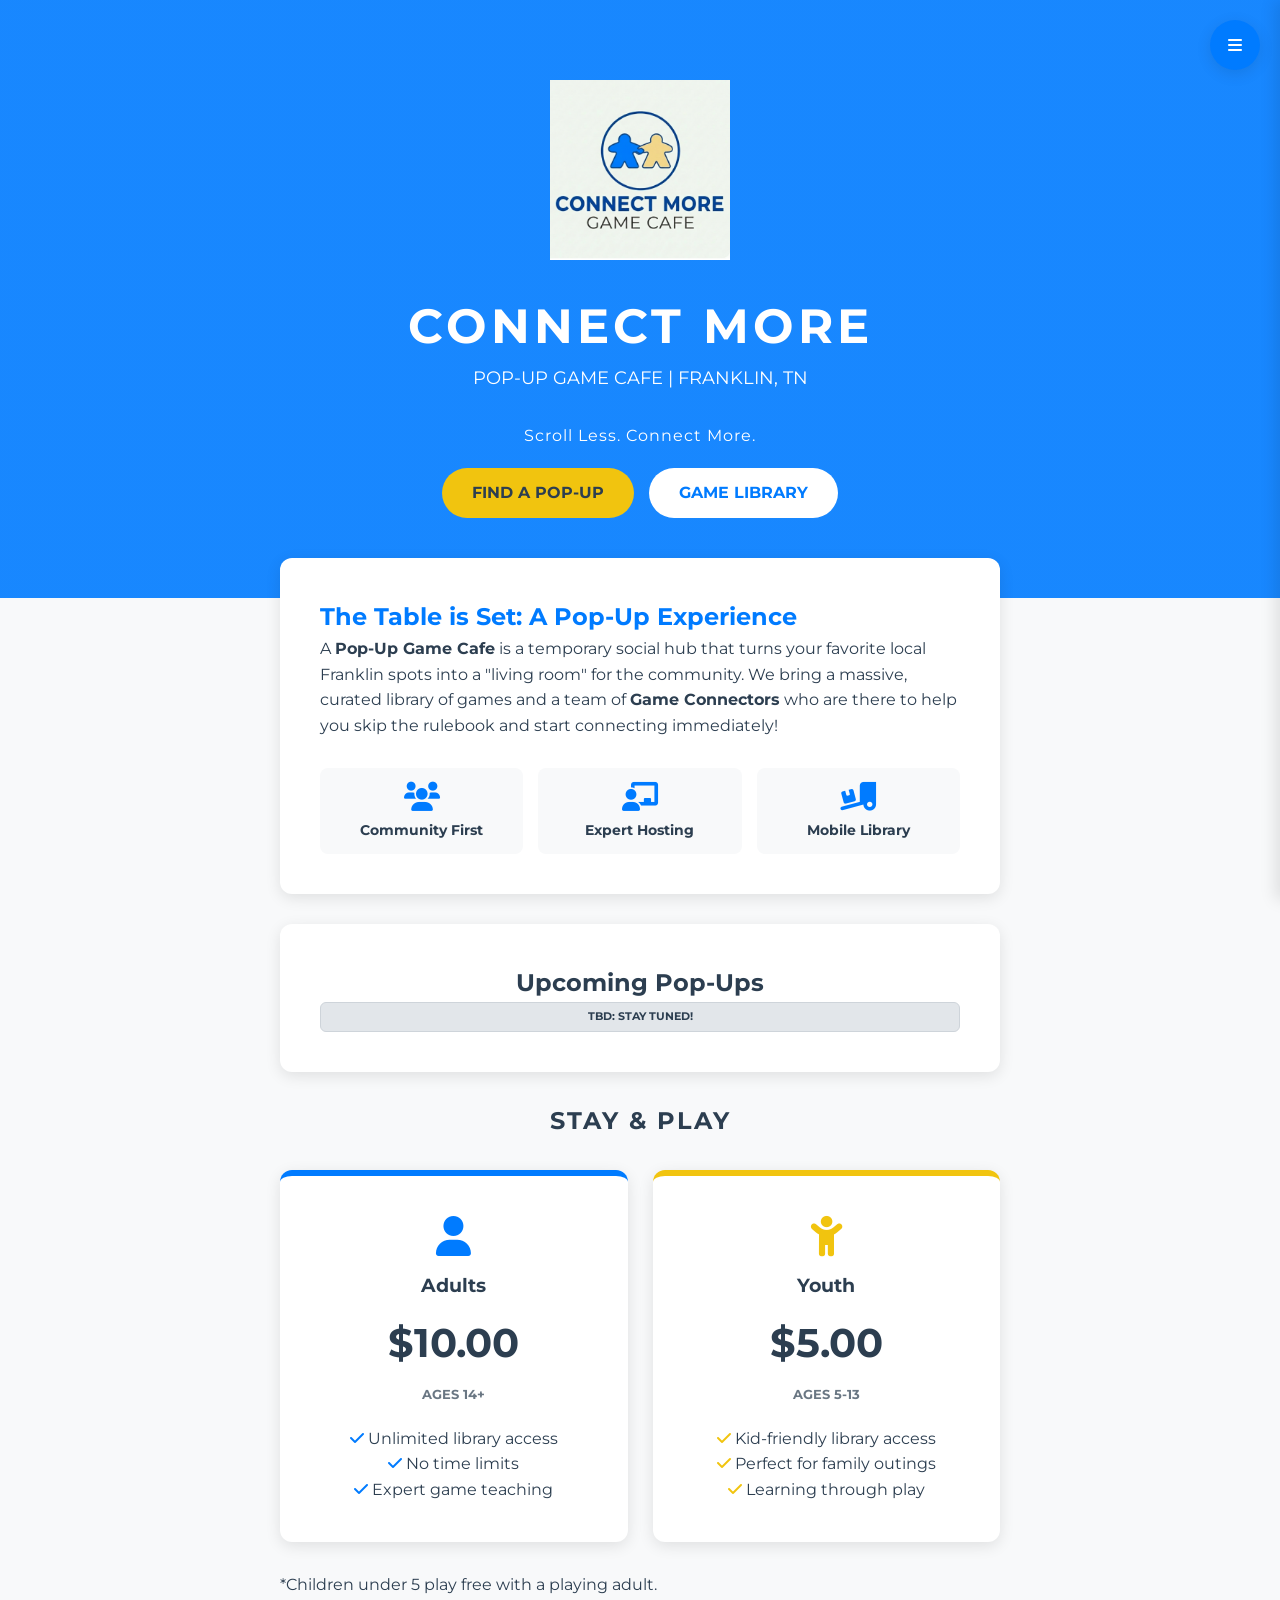
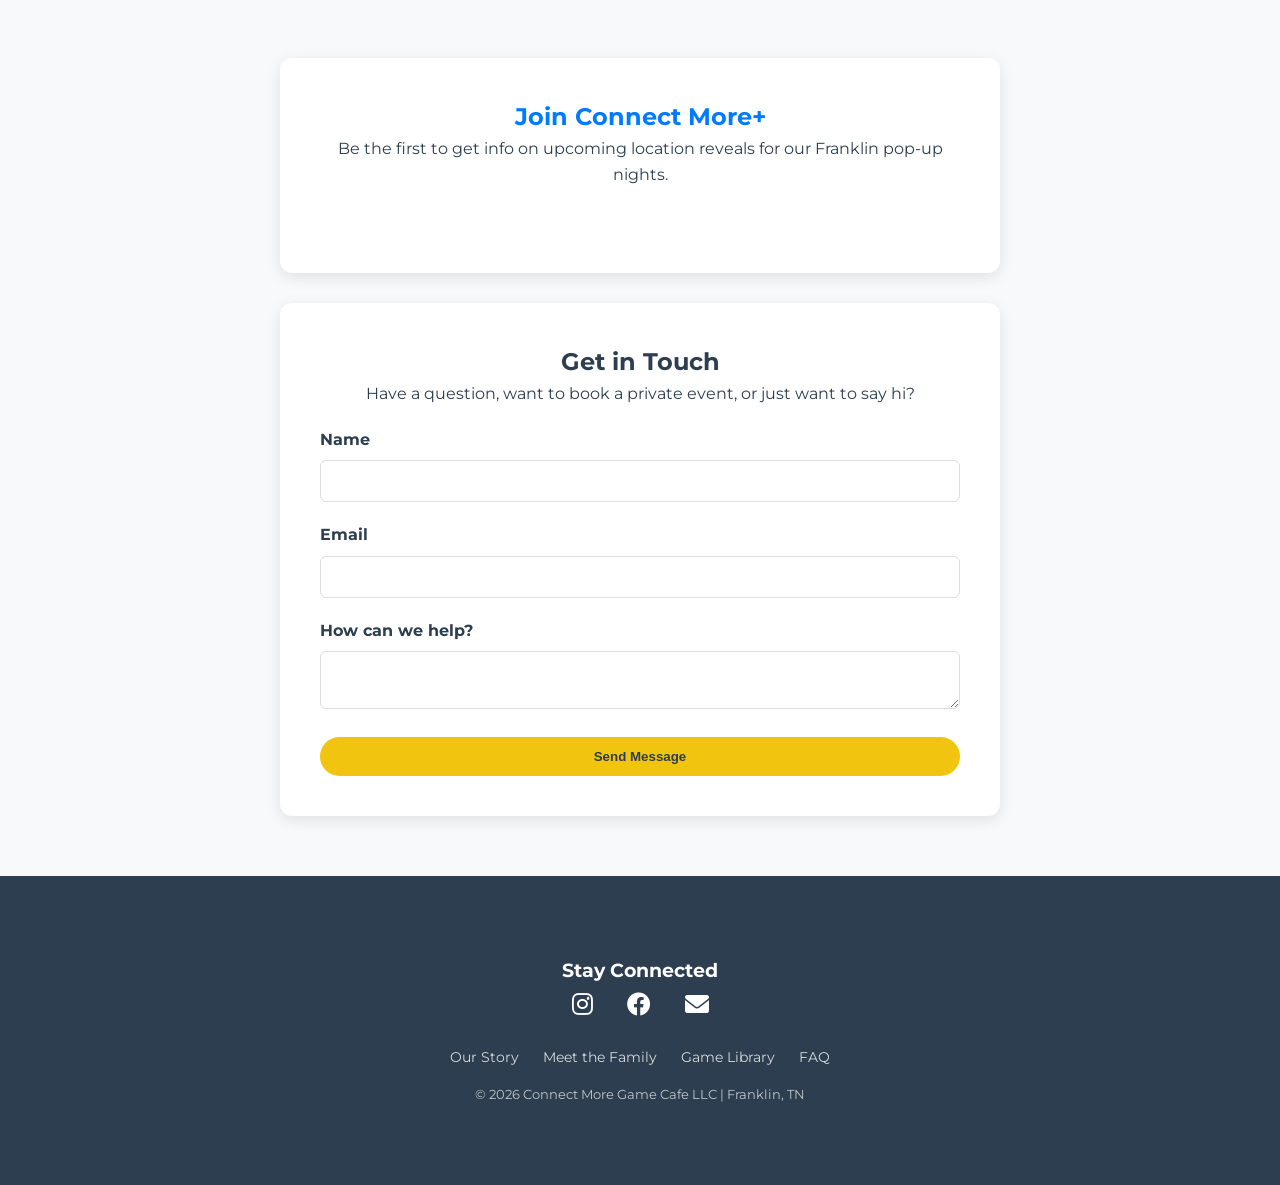
==== index.html @ b9e97e55 "Major game category and search updates" ====
<!DOCTYPE html>
<html lang="en">
<head>
    <meta charset="UTF-8">
    <meta name="viewport" content="width=device-width, initial-scale=1.0">
    <title>Connect More Game Cafe LLC | Franklin, TN</title>
    
    <meta name="description" content="Franklin's premier pop-up board game cafe. Join us for community, curated games, and expert hosting. Scroll less, connect more.">
    <meta property="og:title" content="Connect More Game Cafe | Franklin, TN">
    <meta property="og:description" content="Turning Franklin spots into community living rooms with 60+ board games.">
    <meta property="og:image" content="logo.png">
    <link rel="icon" type="image/x-icon" href="favicon.ico">

    <link href="https://fonts.googleapis.com/css2?family=Montserrat:wght@400;700&display=swap" rel="stylesheet">
    <link rel="stylesheet" href="https://cdnjs.cloudflare.com/ajax/libs/font-awesome/6.0.0/css/all.min.css">
    <link rel="stylesheet" href="style.css">

    <script>
      (function (s, e, n, d, er) {
        s['Sender'] = er;
        s[er] = s[er] || function () {
          (s[er].q = s[er].q || []).push(arguments)
        }, s[er].l = 1 * new Date();
        var a = e.createElement(n),
            m = e.getElementsByTagName(n)[0];
        a.async = 1;
        a.src = d;
        m.parentNode.insertBefore(a, m)
      })(window, document, 'script', 'https://cdn.sender.net/accounts_resources/universal.js', 'sender');
      sender('6c119623044886')
    </script>
</head>
<body>

<div class="menu-toggle" id="openMenu"><i class="fas fa-bars"></i></div>
<div class="menu-overlay" id="overlay"></div>

<nav class="nav-drawer" id="drawer">
    <div class="close-menu" id="closeMenu"><i class="fas fa-times"></i></div>
    <a href="index.html">Home</a>
    <a href="about.html">Our Story</a>
    <a href="owners.html">Meet the Family</a>
    <a href="game_menu.html">Game Library</a>
    <a href="faq.html">FAQ</a>
    <a href="#contact" id="contactLink">Contact Us</a>
</nav>

<header>
    <a href="index.html"><img class="piccenter" src="logo.png" alt="Connect More Logo"></a>
    <div class="hero-text">CONNECT MORE</div>
    <div class="tagline">POP-UP GAME CAFE | FRANKLIN, TN</div>
    <p style="letter-spacing: 1px; margin-bottom: 20px;">Scroll Less. Connect More.</p>
    
    <div class="nav-container">
        <a href="#schedule" class="btn">FIND A POP-UP</a>
        <a href="game_menu.html" class="btn btn-white">GAME LIBRARY</a>
    </div>
</header>

<div class="container">
    <div class="card intro-card">
        <h2 style="color: var(--diode-blue);">The Table is Set: A Pop-Up Experience</h2>
        <p class="intro-p">
            A <strong>Pop-Up Game Cafe</strong> is a temporary social hub that turns your favorite local Franklin spots into a "living room" for the community. 
            We bring a massive, curated library of games and a team of <strong>Game Connectors</strong> who are there to help you skip the rulebook and start connecting immediately!
        </p>
        
        <div class="features-grid">
            <div class="feature-item">
                <i class="fas fa-users"></i>
                <p>Community First</p>
            </div>
            <div class="feature-item">
                <i class="fas fa-chalkboard-user"></i>
                <p>Expert Hosting</p>
            </div>
            <div class="feature-item">
                <i class="fas fa-truck-ramp-box"></i>
                <p>Mobile Library</p>
            </div>
        </div>
    </div>

    <div id="schedule" class="card intro-card" style="text-align:center;">
        <h2>Upcoming Pop-Ups</h2>
        <div class="schedule-badge">TBD: Stay Tuned!</div>
    </div>

    <div id="pricing" style="margin-bottom: 60px;">
        <h2 class="section-title">STAY & PLAY</h2>
        <div class="pricing-container">
            <div class="card pricing-card adult-border">
                <i class="fas fa-user price-icon blue-text"></i>
                <h3 class="price-title">Adults</h3>
                <div class="price-amount">$10.00</div>
                <p class="price-subtitle">AGES 14+</p>
                <div class="price-features">
                    <p><i class="fas fa-check blue-text"></i> Unlimited library access</p>
                    <p><i class="fas fa-check blue-text"></i> No time limits</p>
                    <p><i class="fas fa-check blue-text"></i> Expert game teaching</p>
                </div>
            </div>

            <div class="card pricing-card yellow-border">
                <i class="fas fa-child price-icon yellow-text"></i>
                <h3 class="price-title">Youth</h3>
                <div class="price-amount">$5.00</div>
                <p class="price-subtitle">AGES 5-13</p>
                <div class="price-features">
                    <p><i class="fas fa-check yellow-text"></i> Kid-friendly library access</p>
                    <p><i class="fas fa-check yellow-text"></i> Perfect for family outings</p>
                    <p><i class="fas fa-check yellow-text"></i> Learning through play</p>
                </div>
            </div>
        </div>
        <p class="price-disclaimer">*Children under 5 play free with a playing adult.</p>
    </div>

    <div id="newsletter" class="card newsletter-card">
        <h2 style="color: var(--diode-blue);">Join Connect More+</h2>
        <p style="margin-bottom: 25px;">Be the first to get info on upcoming location reveals for our Franklin pop-up nights.</p>
        <div class="sender-form-field" data-sender-form-id="av26Z8"></div>
    </div>
    
    <div id="contact" class="card newsletter-card">
        <h2 style="text-align: center;">Get in Touch</h2>
        <p style="text-align: center; margin-bottom: 20px;">Have a question, want to book a private event, or just want to say hi?</p>
        
        <form id="contact-form" name="contact" method="POST" data-netlify="true" netlify-honeypot="bot-field" class="contact-form">
            <input type="hidden" name="form-name" value="contact">
            <p style="display:none;"><label><input name="bot-field"></label></p>
            
            <div id="form-fields">
                <div class="form-group">
                    <label for="name">Name</label>
                    <input type="text" id="name" name="name" required>
                </div>
                <div class="form-group">
                    <label for="email">Email</label>
                    <input type="email" id="email" name="email" required>
                </div>
                <div class="form-group">
                    <label for="message">How can we help?</label>
                    <textarea id="message" name="message" required></textarea>
                </div>
                <button type="submit" class="btn" style="width: 100%;">Send Message</button>
            </div>

            <div id="success-message" style="display:none; text-align:center; padding: 20px;">
                <i class="fas fa-check-circle" style="color: var(--diode-blue); font-size: 3rem; margin-bottom: 10px;"></i>
                <h3>Message Sent!</h3>
                <p>We'll get back to you faster than a game of 5-Minute Dungeon.</p>
            </div>
        </form>
    </div>
</div>

<footer class="footer">
    <h3>Stay Connected</h3>
    <div class="social-icons">
        <a href="https://instagram.com/connectmoregamecafe" target="_blank"><i class="fab fa-instagram"></i></a>
        <a href="https://www.facebook.com/profile.php?id=61582265409098" target="_blank"><i class="fab fa-facebook"></i></a>
        <a href="mailto:connect@connectmoregamecafe.com"><i class="fas fa-envelope"></i></a>
    </div>
    <div class="footer-nav">
        <a href="about.html">Our Story</a>
        <a href="owners.html">Meet the Family</a>
        <a href="game_menu.html">Game Library</a>
        <a href="faq.html">FAQ</a>
    </div>
    <p style="font-size: 0.8rem; opacity: 0.7; margin-top: 15px;">&copy; 2026 Connect More Game Cafe LLC | Franklin, TN</p>
</footer>

<script src="script.js"></script>
</body>
</html>
---- style.css ----
/* --- Variables & Reset --- */
:root {
    --diode-blue: #007bff;
    --yellow-jasper: #f1c40f;
    --black-cat: #2c3e50;
    --white-snow: #ffffff;
    --light-gray: #f8f9fa;
    --shadow: 0 4px 15px rgba(0,0,0,0.1);
}

* {
    margin: 0;
    padding: 0;
    box-sizing: border-box;
}

body {
    font-family: 'Montserrat', sans-serif;
    line-height: 1.6;
    color: var(--black-cat);
    background-color: var(--light-gray);
    overflow-x: hidden;
}

/* --- Navigation & Drawer --- */
.menu-toggle {
    position: fixed;
    top: 20px;
    right: 20px;
    background: var(--diode-blue);
    color: white;
    width: 50px;
    height: 50px;
    border-radius: 50%;
    display: flex;
    justify-content: center;
    align-items: center;
    cursor: pointer;
    z-index: 1000;
    box-shadow: var(--shadow);
}

.nav-drawer {
    position: fixed;
    top: 0;
    right: -300px;
    width: 300px;
    height: 100%;
    background: var(--white-snow);
    z-index: 1001;
    transition: 0.3s ease;
    padding: 60px 20px;
    display: flex;
    flex-direction: column;
    box-shadow: -5px 0 15px rgba(0,0,0,0.1);
}

.nav-drawer.open { right: 0; }
.nav-drawer a {
    text-decoration: none;
    color: var(--black-cat);
    font-weight: 700;
    font-size: 1.2rem;
    margin-bottom: 25px;
    transition: 0.2s;
}
.nav-drawer a:hover { color: var(--diode-blue); }

.close-menu {
    position: absolute;
    top: 20px;
    right: 20px;
    font-size: 1.5rem;
    cursor: pointer;
}

.menu-overlay {
    position: fixed;
    top: 0;
    left: 0;
    width: 100%;
    height: 100%;
    background: rgba(0,0,0,0.5);
    display: none;
    z-index: 999;
}
.menu-overlay.active { display: block; }

/* --- Header & Hero --- */
header {
    background: linear-gradient(rgba(0,123,255,0.9), rgba(0,123,255,0.9)), url('hero-bg.jpg') center/cover;
    color: white;
    padding: 80px 20px;
    text-align: center;
}

.piccenter {
    max-width: 180px;
    margin-bottom: 20px;
}

.hero-text {
    font-size: 3rem;
    font-weight: 700;
    letter-spacing: 4px;
}

.tagline {
    font-size: 1.1rem;
    margin-bottom: 30px;
}

.nav-container {
    display: flex;
    justify-content: center;
    gap: 15px;
    flex-wrap: wrap;
}

/* --- Layout Containers (Wide Margins) --- */
.container {
    max-width: 800px;
    margin: -40px auto 60px;
    padding: 0 40px;
    position: relative;
    z-index: 10;
}

/* --- General Cards & Sections --- */
.card {
    background: white;
    padding: 40px;
    border-radius: 12px;
    margin-bottom: 30px;
    box-shadow: var(--shadow);
}

/* --- Features Grid (Home Page - 3 in a Row) --- */
.features-grid {
    display: grid;
    grid-template-columns: repeat(3, 1fr);
    gap: 15px;
    margin-top: 30px;
}

.feature-item {
    text-align: center;
    padding: 15px 10px;
    background: var(--light-gray);
    border-radius: 8px;
    display: flex;
    flex-direction: column;
    align-items: center;
    justify-content: center;
}

.feature-item i {
    font-size: 1.8rem;
    color: var(--diode-blue);
    margin-bottom: 10px;
}

.feature-item p {
    font-size: 0.85rem;
    font-weight: 700;
    color: var(--black-cat);
    line-height: 1.2;
}

/* --- Pricing Section --- */
.section-title { text-align: center; margin-bottom: 30px; letter-spacing: 2px; }
.pricing-container {
    display: grid;
    grid-template-columns: repeat(auto-fit, minmax(280px, 1fr));
    gap: 25px;
}

.pricing-card { text-align: center; border-top: 6px solid; }
.adult-border { border-color: var(--diode-blue); }
.yellow-border { border-color: var(--yellow-jasper); }

.price-icon { font-size: 2.5rem; margin-bottom: 15px; }
.blue-text { color: var(--diode-blue); }
.yellow-text { color: var(--yellow-jasper); }

.price-amount { font-size: 2.5rem; font-weight: 700; margin: 10px 0; }
.price-subtitle { font-size: 0.8rem; font-weight: 700; opacity: 0.7; margin-bottom: 20px; }

/* --- Newsletter & Contact Centering --- */
.newsletter-card { text-align: center; }
.sender-form-field { 
    display: flex; 
    justify-content: center; 
    width: 100%; 
    margin: 20px auto; 
}

.contact-form { text-align: left; }
.form-group { margin-bottom: 20px; }
.form-group label { display: block; margin-bottom: 8px; font-weight: 700; }
.form-group input, .form-group textarea {
    width: 100%;
    padding: 12px;
    border: 1px solid #ddd;
    border-radius: 6px;
    font-family: inherit;
}

/* --- Profile Grid (Owners Page) --- */
.profile-grid {
    display: grid;
    grid-template-columns: repeat(auto-fit, minmax(300px, 1fr));
    gap: 30px;
    margin-bottom: 40px;
}

.profile-card {
    background: white;
    padding: 30px;
    border-radius: 12px;
    text-align: center;
    box-shadow: var(--shadow);
    border-top: 6px solid var(--diode-blue);
    display: flex;
    flex-direction: column;
    align-items: center;
}

.img-container {
    width: 180px;
    height: 180px;
    border-radius: 50%;
    overflow: hidden;
    margin-bottom: 20px;
    border: 4px solid var(--light-gray);
}

.img-container img { width: 100%; height: 100%; object-fit: cover; }

/* --- Buttons --- */
.btn {
    display: inline-block;
    padding: 12px 30px;
    background: var(--yellow-jasper);
    color: var(--black-cat);
    text-decoration: none;
    font-weight: 700;
    border-radius: 50px;
    transition: 0.3s;
    border: none;
    cursor: pointer;
    text-align: center;
}

.btn-white { background: white; color: var(--diode-blue); }
.btn-secondary { background: #e0e0e0; color: var(--black-cat); }

/* --- GAME LIBRARY SPECIFIC (Blue Bars & Borders) --- */
.search-section {
    background: white;
    padding: 40px;
    border-radius: 12px;
    margin-bottom: 40px;
    box-shadow: var(--shadow);
    border-bottom: 6px solid var(--diode-blue);
    text-align: center;
}

#gameSearch {
    width: 100%;
    max-width: 500px;
    padding: 15px;
    /* Changed from 2px to 4px and made the color slightly darker for definition */
    border: 4px solid #ddd; 
    border-radius: 12px;
    margin: 0 auto 25px;
    display: block;
    font-family: inherit;
    font-size: 1rem;
    transition: all 0.3s ease;
    outline: none;
}

#gameSearch:focus {
    /* When the user clicks in, it turns the signature Diode Blue */
    border-color: var(--diode-blue);
    box-shadow: 0 0 10px rgba(0, 123, 255, 0.1);
}

.filter-buttons {
    display: flex;
    flex-wrap: wrap;
    gap: 10px;
    justify-content: center;
}

.filter-btn {
    padding: 8px 18px;
    border: 1px solid #ddd;
    background: white;
    border-radius: 20px;
    cursor: pointer;
}

.filter-btn.active { background: var(--diode-blue); color: white; border-color: var(--diode-blue); }

.game-card {
    background: white;
    border-radius: 12px;
    overflow: hidden;
    margin-bottom: 20px;
    border: 2px solid var(--diode-blue);
    display: flex;
    flex-direction: column;
    box-shadow: 0 2px 10px rgba(0,0,0,0.05);
}

.game-info-bar {
    padding: 15px 25px;
    display: flex;
    gap: 10px;
    flex-wrap: wrap;
    background: white;
}

/* Badges for Games and Staff Roles */
.badge, .schedule-badge {
    font-size: 0.7rem;
    font-weight: 700;
    padding: 5px 12px;
    border-radius: 6px;
    background: #e2e6ea; /* Darker gray background */
    color: var(--black-cat);
    text-transform: uppercase;
    border: 1px solid #ced4da; /* Subtle border for pronunciation */
}

.game-header {
    background-color: var(--diode-blue);
    padding: 15px 25px;
    cursor: pointer;
}

.game-title-row {
    display: flex;
    justify-content: space-between;
    align-items: center;
    color: white;
}

.game-title-row h2 {
    font-size: 1.25rem;
    margin: 0;
    color: white;
}

.arrow { transition: transform 0.3s ease; color: white; }

.game-content {
    max-height: 0;
    overflow: hidden;
    transition: max-height 0.3s ease-out;
    padding: 0 25px;
    background: white;
}

.game-card.active .game-content {
    max-height: 800px;
    padding: 25px;
    border-top: 1px solid #eee;
}

.game-card.active .arrow { transform: rotate(180deg); }

/* --- Footer --- */
.footer {
    background: var(--black-cat);
    color: white;
    padding: 80px 20px;
    text-align: center;
}

.social-icons a { color: white; font-size: 1.5rem; margin: 0 15px; transition: 0.3s; }
.social-icons a:hover { color: var(--yellow-jasper); }
.footer-nav { margin-top: 20px; }
.footer-nav a { color: white; margin: 0 10px; text-decoration: none; font-size: 0.9rem; opacity: 0.8; }
.footer-nav a:hover { opacity: 1; text-decoration: underline; }

/* --- Responsive Media Queries --- */
@media (max-width: 600px) {
    .hero-text { font-size: 2rem; }
    .container { padding: 0 20px; margin-top: -20px; }
    .features-grid { grid-template-columns: 1fr; }
    .pricing-container, .profile-grid { grid-template-columns: 1fr; }
    .card { padding: 25px; }
}
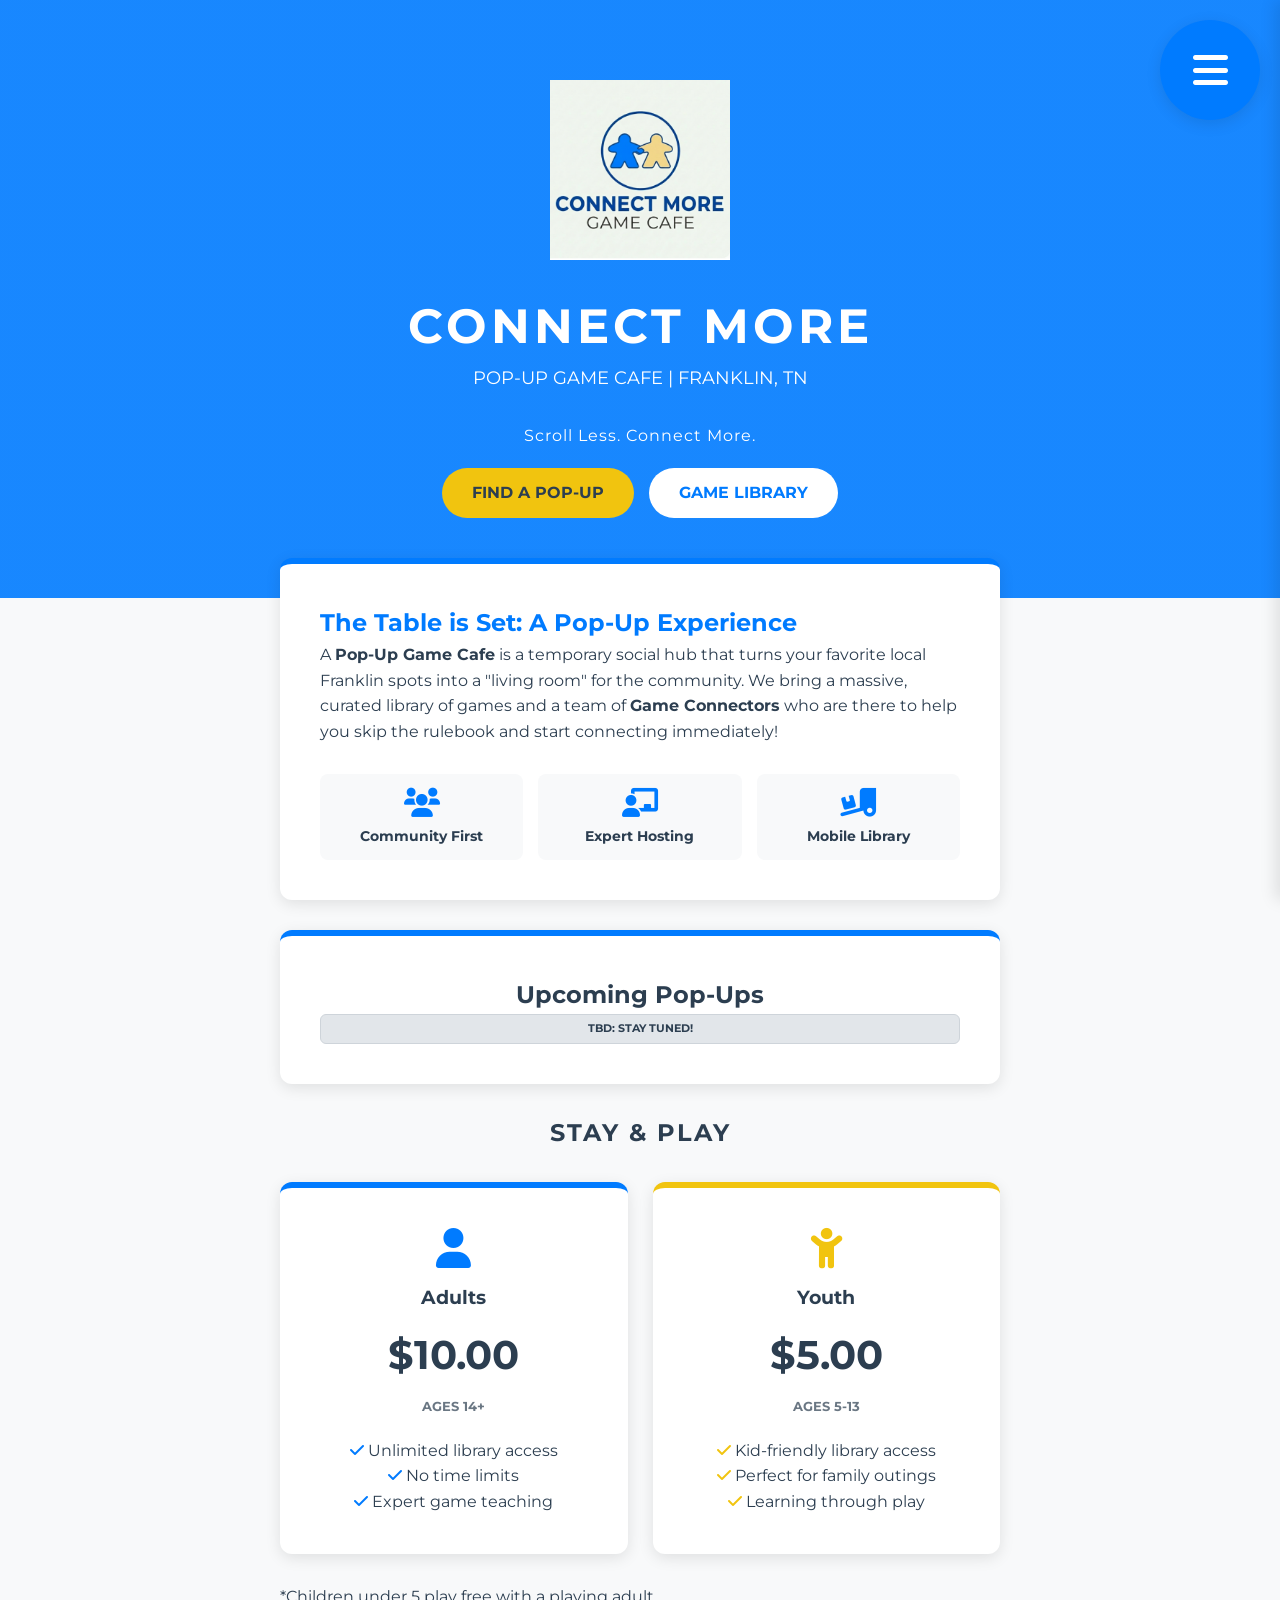
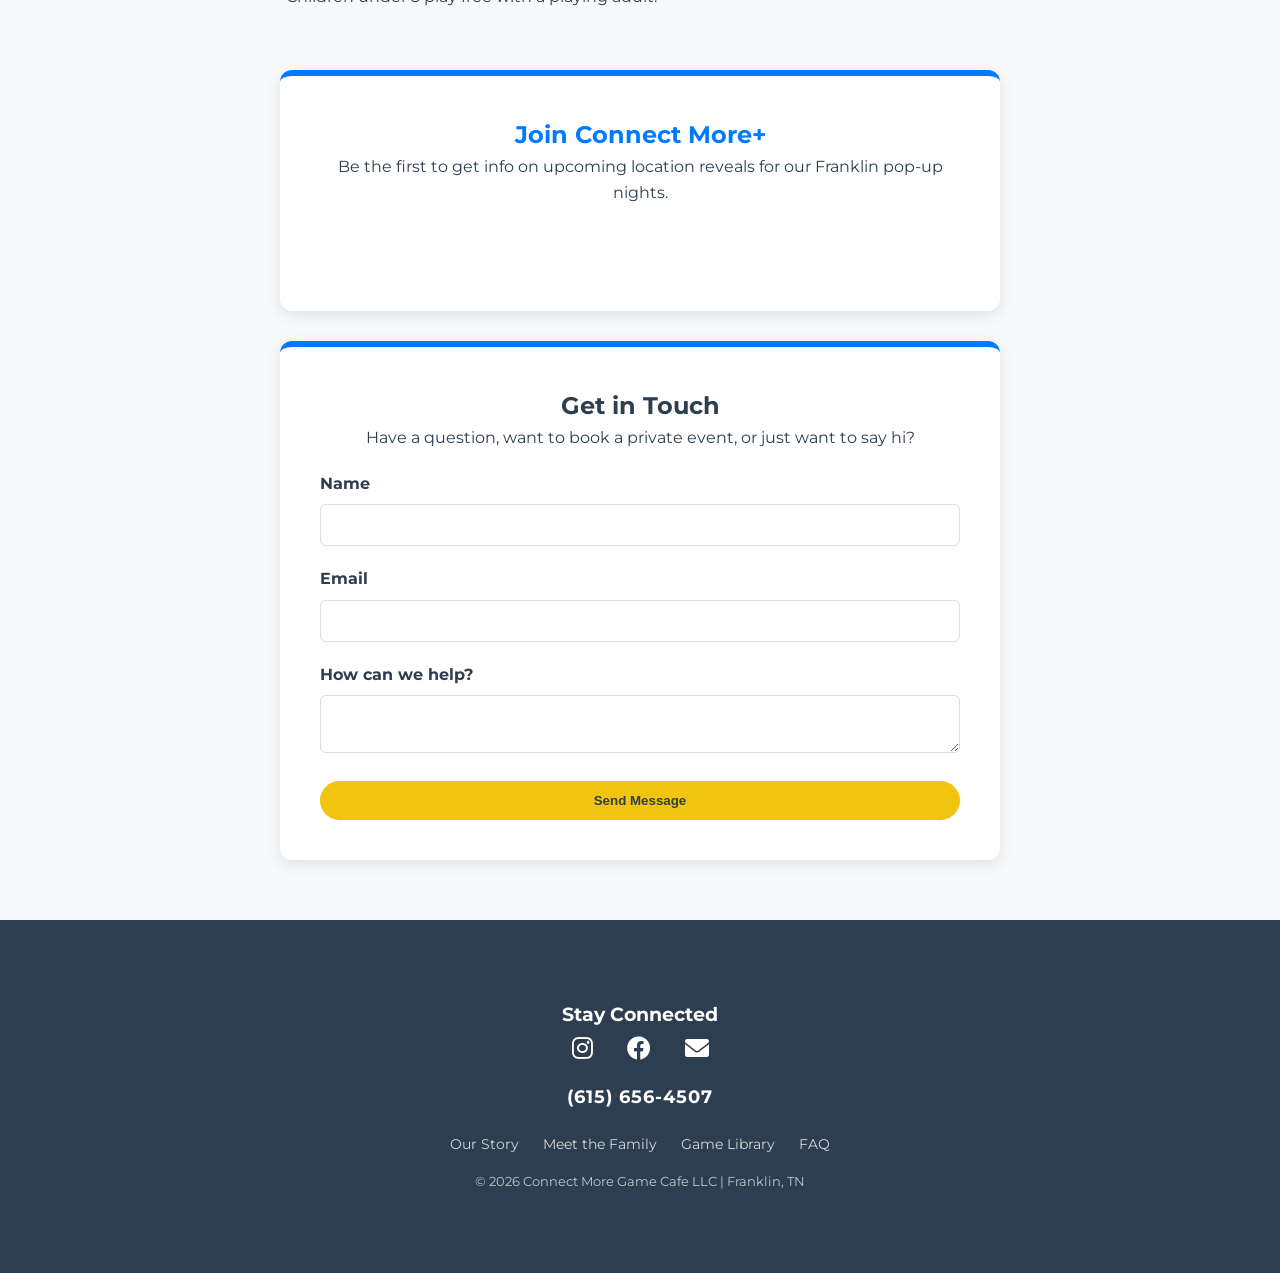
==== commit b4d0bdad: "Added phone number to footer" ====
--- a/index.html
+++ b/index.html
@@ -162,6 +162,11 @@
         <a href="https://www.facebook.com/profile.php?id=61582265409098" target="_blank"><i class="fab fa-facebook"></i></a>
         <a href="mailto:connect@connectmoregamecafe.com"><i class="fas fa-envelope"></i></a>
     </div>
+
+    <div class="footer-contact" style="margin-top: 15px;">
+        <a href="tel:6156564507" style="color: white; text-decoration: none; font-weight: 700; font-size: 1.1rem; letter-spacing: 1px;">(615) 656-4507</a>
+    </div>
+
     <div class="footer-nav">
         <a href="about.html">Our Story</a>
         <a href="owners.html">Meet the Family</a>
@@ -170,7 +175,6 @@
     </div>
     <p style="font-size: 0.8rem; opacity: 0.7; margin-top: 15px;">&copy; 2026 Connect More Game Cafe LLC | Franklin, TN</p>
 </footer>
-
 <script src="script.js"></script>
 </body>
 </html>
--- a/style.css
+++ b/style.css
@@ -29,8 +29,8 @@
     right: 20px;
     background: var(--diode-blue);
     color: white;
-    width: 50px;
-    height: 50px;
+    width: 100px;
+    height: 100px;
     border-radius: 50%;
     display: flex;
     justify-content: center;
@@ -38,6 +38,7 @@
     cursor: pointer;
     z-index: 1000;
     box-shadow: var(--shadow);
+    font-size: 2.5rem; /* Makes the hamburger lines bigger */
 }
 
 .nav-drawer {
@@ -70,7 +71,7 @@
     position: absolute;
     top: 20px;
     right: 20px;
-    font-size: 1.5rem;
+    font-size: 2.5rem; /* Makes the X bigger to match the menu button */
     cursor: pointer;
 }
 
@@ -117,7 +118,7 @@
     flex-wrap: wrap;
 }
 
-/* --- Layout Containers (Wide Margins) --- */
+/* --- Layout Containers --- */
 .container {
     max-width: 800px;
     margin: -40px auto 60px;
@@ -126,16 +127,19 @@
     z-index: 10;
 }
 
-/* --- General Cards & Sections --- */
+/* --- General Cards & Sections (Updated with Top Borders) --- */
 .card {
     background: white;
     padding: 40px;
     border-radius: 12px;
     margin-bottom: 30px;
     box-shadow: var(--shadow);
-}
-
-/* --- Features Grid (Home Page - 3 in a Row) --- */
+    border-top: 6px solid var(--diode-blue); /* Default top border for all boxes */
+    display: flex;
+    flex-direction: column;
+}
+
+/* --- Features Grid (Home Page) --- */
 .features-grid {
     display: grid;
     grid-template-columns: repeat(3, 1fr);
@@ -167,7 +171,7 @@
     line-height: 1.2;
 }
 
-/* --- Pricing Section --- */
+/* --- Pricing Section (Updated Border Classes) --- */
 .section-title { text-align: center; margin-bottom: 30px; letter-spacing: 2px; }
 .pricing-container {
     display: grid;
@@ -175,9 +179,9 @@
     gap: 25px;
 }
 
-.pricing-card { text-align: center; border-top: 6px solid; }
-.adult-border { border-color: var(--diode-blue); }
-.yellow-border { border-color: var(--yellow-jasper); }
+.pricing-card { text-align: center; }
+.adult-border { border-top-color: var(--diode-blue); }
+.yellow-border { border-top-color: var(--yellow-jasper); }
 
 .price-icon { font-size: 2.5rem; margin-bottom: 15px; }
 .blue-text { color: var(--diode-blue); }
@@ -186,7 +190,7 @@
 .price-amount { font-size: 2.5rem; font-weight: 700; margin: 10px 0; }
 .price-subtitle { font-size: 0.8rem; font-weight: 700; opacity: 0.7; margin-bottom: 20px; }
 
-/* --- Newsletter & Contact Centering --- */
+/* --- Newsletter & Contact --- */
 .newsletter-card { text-align: center; }
 .sender-form-field { 
     display: flex; 
@@ -255,13 +259,14 @@
 .btn-white { background: white; color: var(--diode-blue); }
 .btn-secondary { background: #e0e0e0; color: var(--black-cat); }
 
-/* --- GAME LIBRARY SPECIFIC (Blue Bars & Borders) --- */
+/* --- GAME LIBRARY SPECIFIC --- */
 .search-section {
     background: white;
     padding: 40px;
     border-radius: 12px;
     margin-bottom: 40px;
     box-shadow: var(--shadow);
+    border-top: 6px solid var(--diode-blue); /* Consistent with Home Page */
     border-bottom: 6px solid var(--diode-blue);
     text-align: center;
 }
@@ -270,7 +275,6 @@
     width: 100%;
     max-width: 500px;
     padding: 15px;
-    /* Changed from 2px to 4px and made the color slightly darker for definition */
     border: 4px solid #ddd; 
     border-radius: 12px;
     margin: 0 auto 25px;
@@ -282,7 +286,6 @@
 }
 
 #gameSearch:focus {
-    /* When the user clicks in, it turns the signature Diode Blue */
     border-color: var(--diode-blue);
     box-shadow: 0 0 10px rgba(0, 123, 255, 0.1);
 }
@@ -323,16 +326,15 @@
     background: white;
 }
 
-/* Badges for Games and Staff Roles */
 .badge, .schedule-badge {
     font-size: 0.7rem;
     font-weight: 700;
     padding: 5px 12px;
     border-radius: 6px;
-    background: #e2e6ea; /* Darker gray background */
+    background: #e2e6ea;
     color: var(--black-cat);
     text-transform: uppercase;
-    border: 1px solid #ced4da; /* Subtle border for pronunciation */
+    border: 1px solid #ced4da;
 }
 
 .game-header {
@@ -388,6 +390,7 @@
 
 /* --- Responsive Media Queries --- */
 @media (max-width: 600px) {
+    .menu-toggle { width: 70px; height: 70px; font-size: 1.8rem; }
     .hero-text { font-size: 2rem; }
     .container { padding: 0 20px; margin-top: -20px; }
     .features-grid { grid-template-columns: 1fr; }
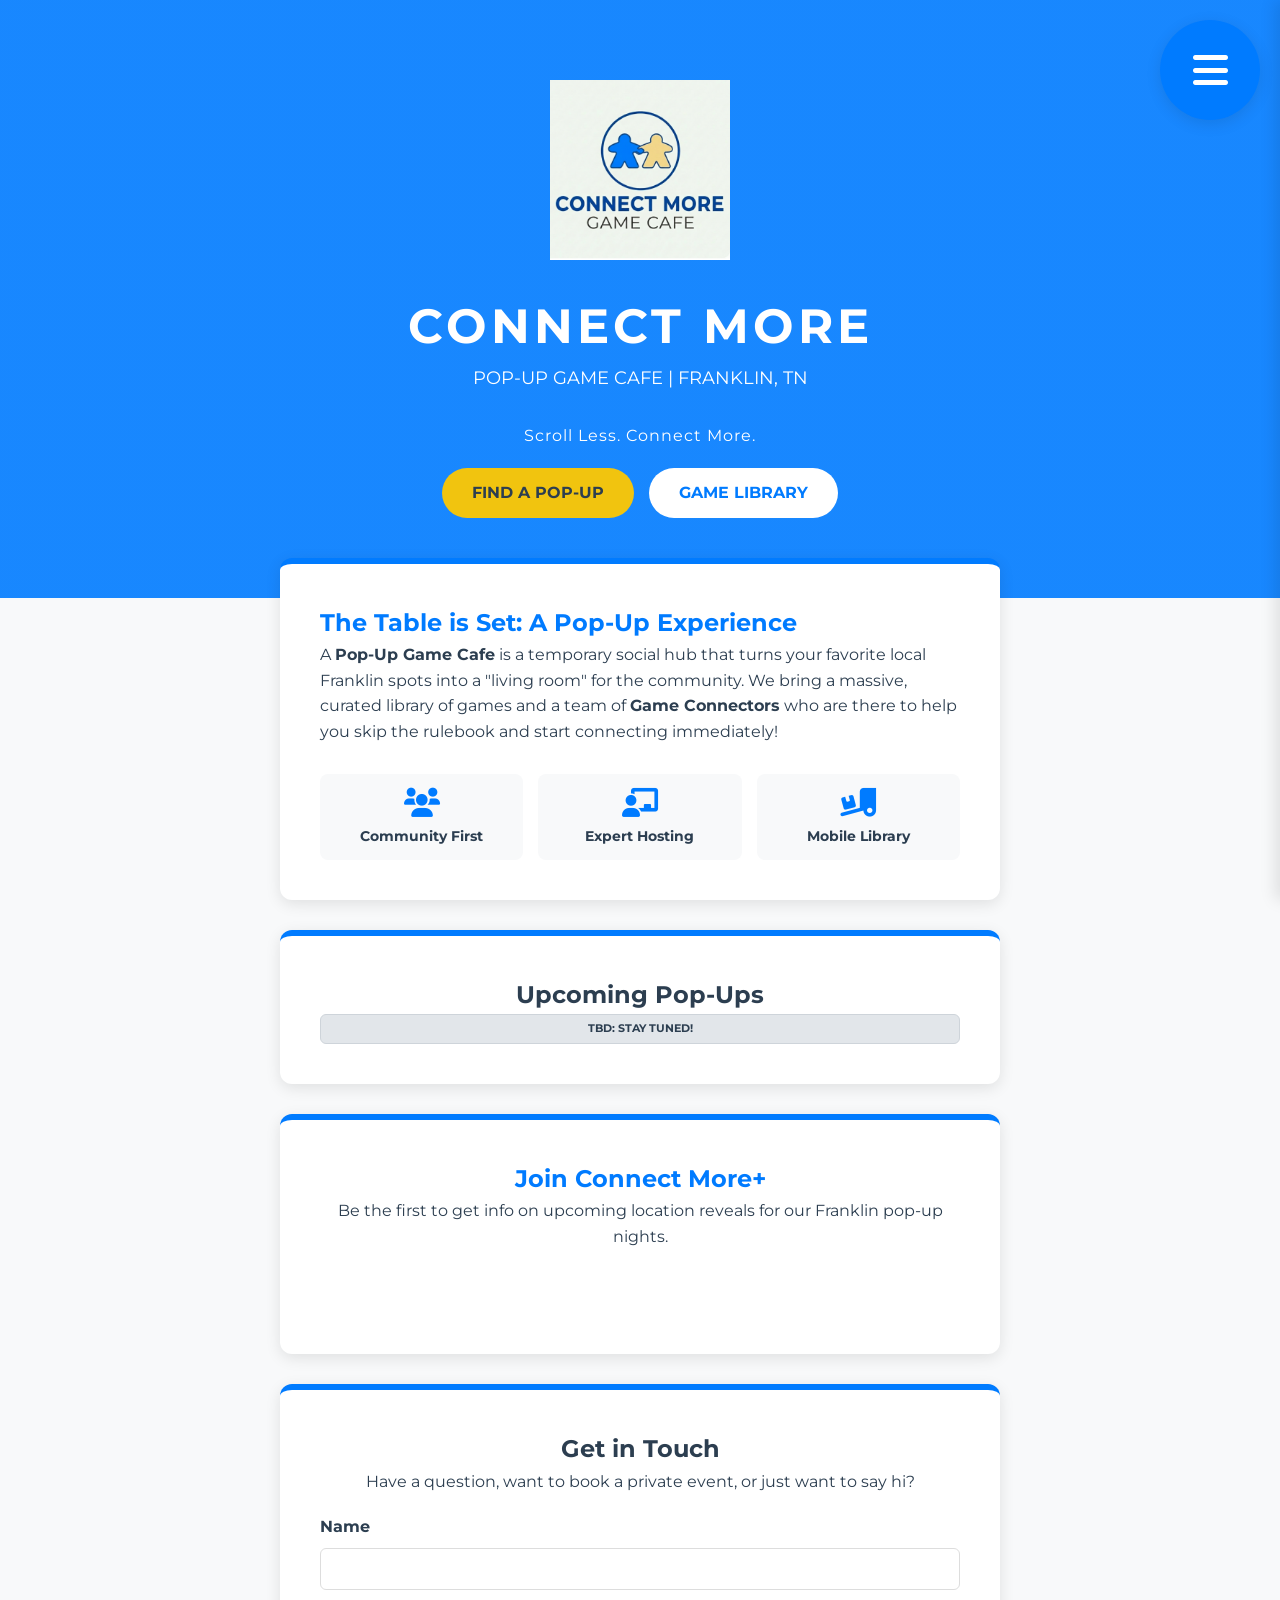
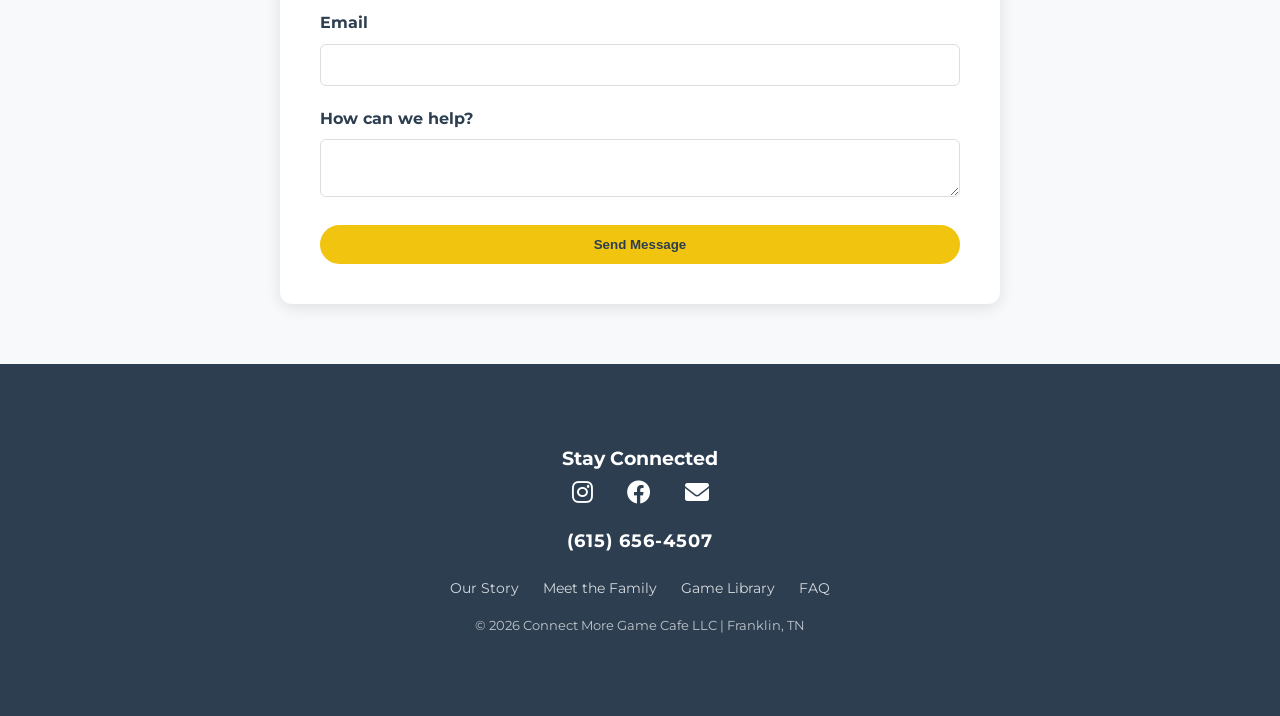
==== commit 38b5ec6b: "Update index.html" ====
--- a/index.html
+++ b/index.html
@@ -85,7 +85,7 @@
         <h2>Upcoming Pop-Ups</h2>
         <div class="schedule-badge">TBD: Stay Tuned!</div>
     </div>
-
+<!--
     <div id="pricing" style="margin-bottom: 60px;">
         <h2 class="section-title">STAY & PLAY</h2>
         <div class="pricing-container">
@@ -115,7 +115,7 @@
         </div>
         <p class="price-disclaimer">*Children under 5 play free with a playing adult.</p>
     </div>
-
+-->
     <div id="newsletter" class="card newsletter-card">
         <h2 style="color: var(--diode-blue);">Join Connect More+</h2>
         <p style="margin-bottom: 25px;">Be the first to get info on upcoming location reveals for our Franklin pop-up nights.</p>
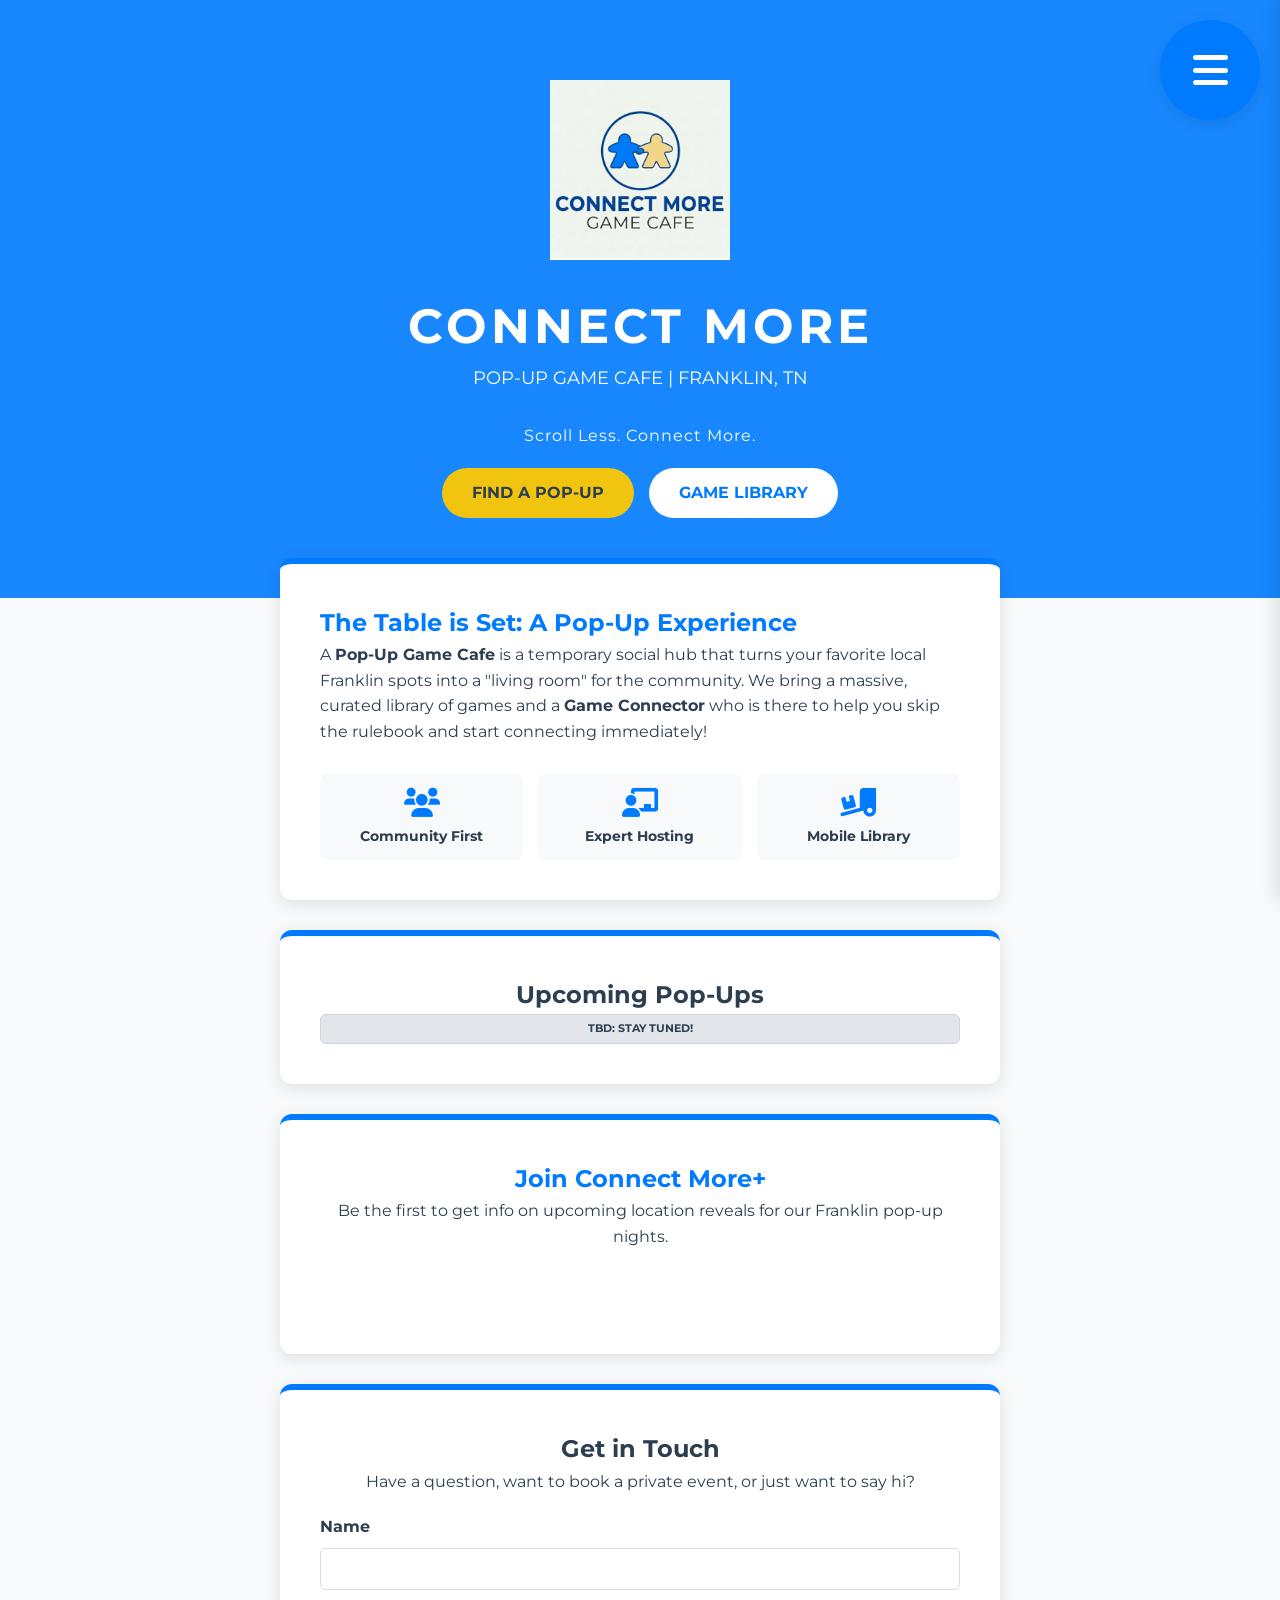
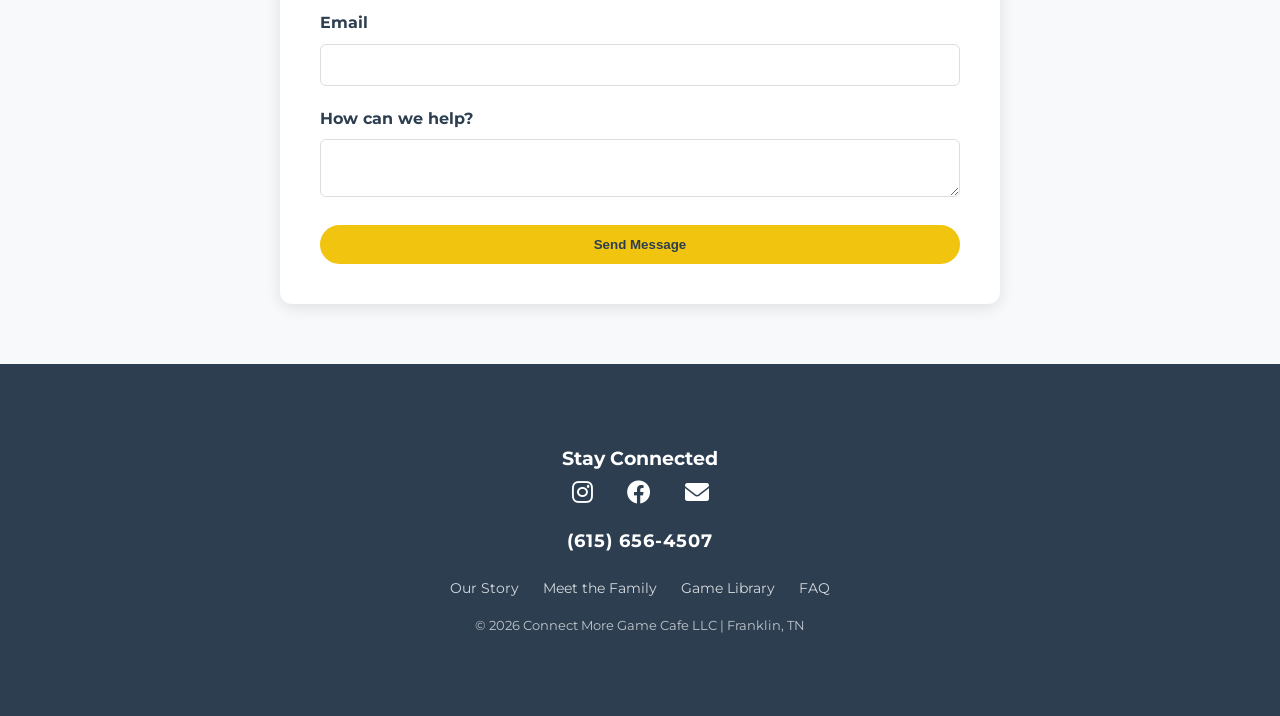
==== commit cd41886d: "update" ====
--- a/index.html
+++ b/index.html
@@ -62,7 +62,7 @@
         <h2 style="color: var(--diode-blue);">The Table is Set: A Pop-Up Experience</h2>
         <p class="intro-p">
             A <strong>Pop-Up Game Cafe</strong> is a temporary social hub that turns your favorite local Franklin spots into a "living room" for the community. 
-            We bring a massive, curated library of games and a team of <strong>Game Connectors</strong> who are there to help you skip the rulebook and start connecting immediately!
+            We bring a massive, curated library of games and a <strong>Game Connector</strong> who is there to help you skip the rulebook and start connecting immediately!
         </p>
         
         <div class="features-grid">
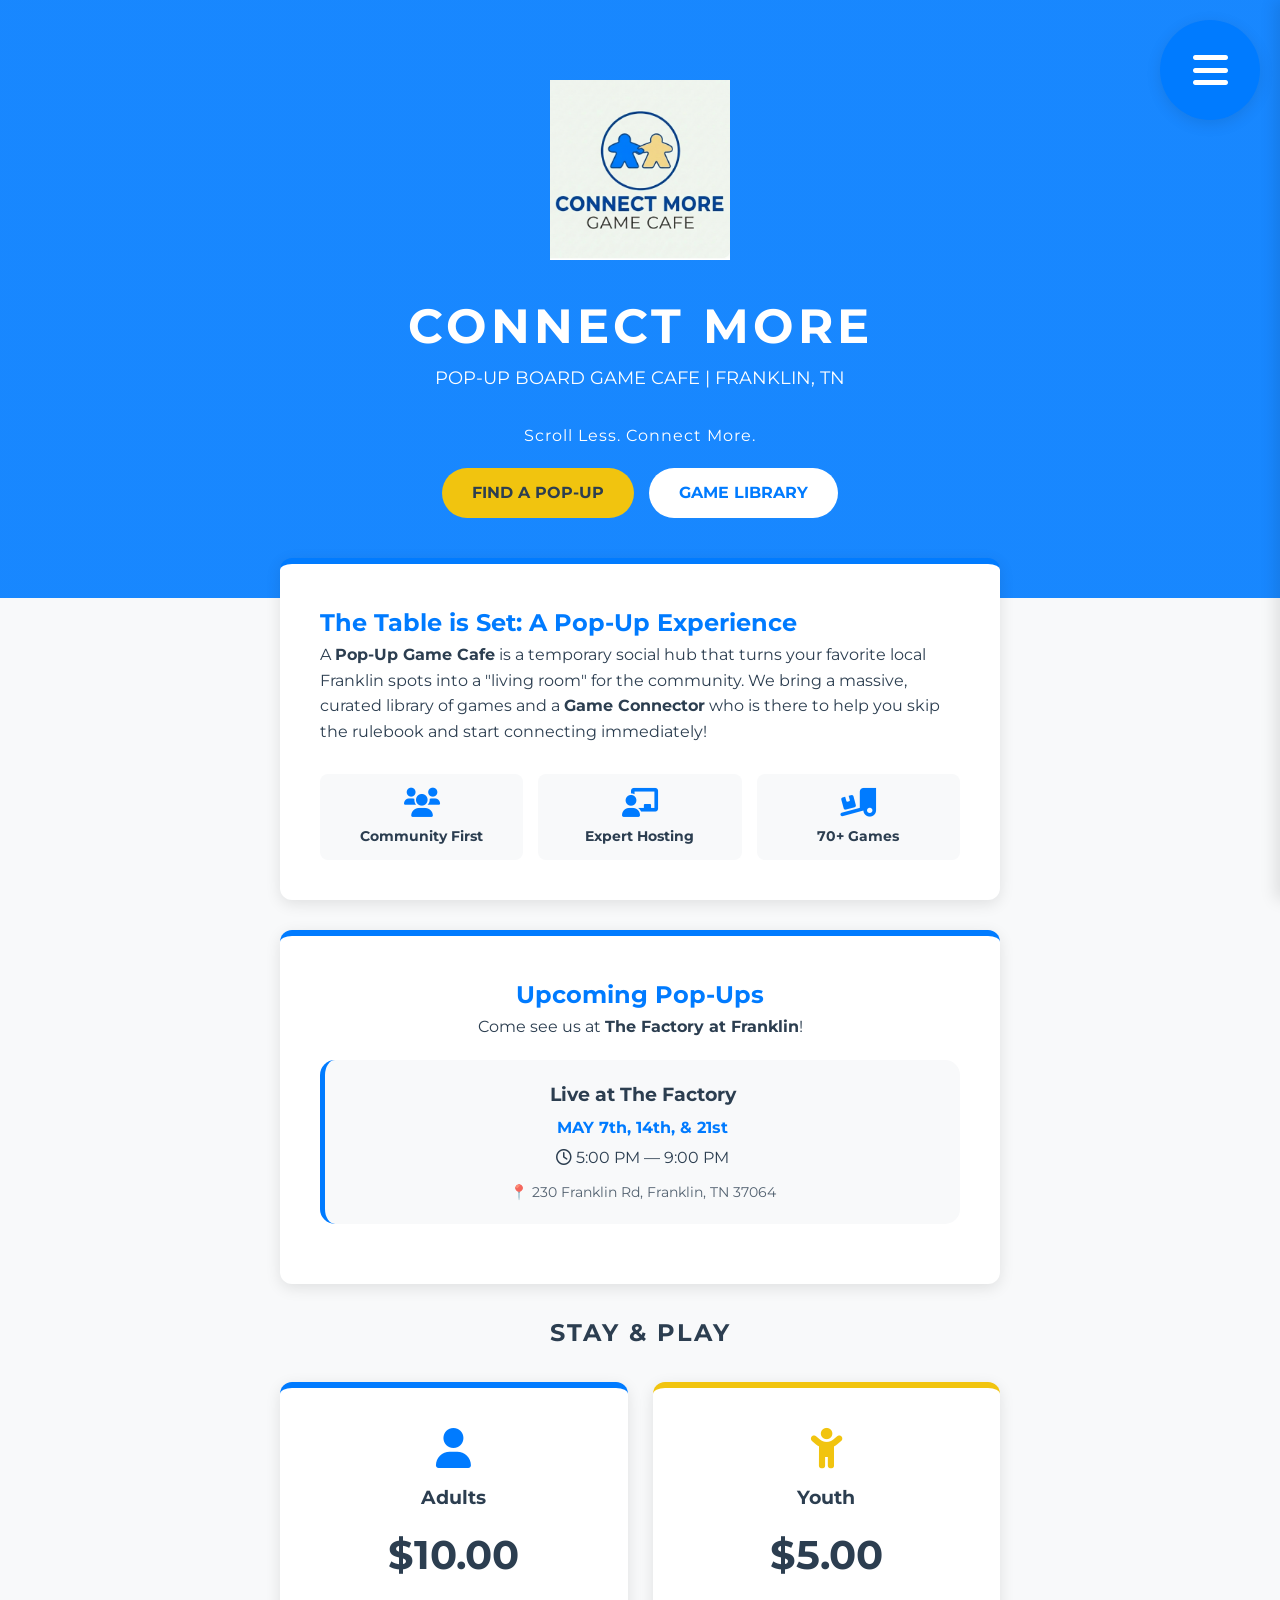
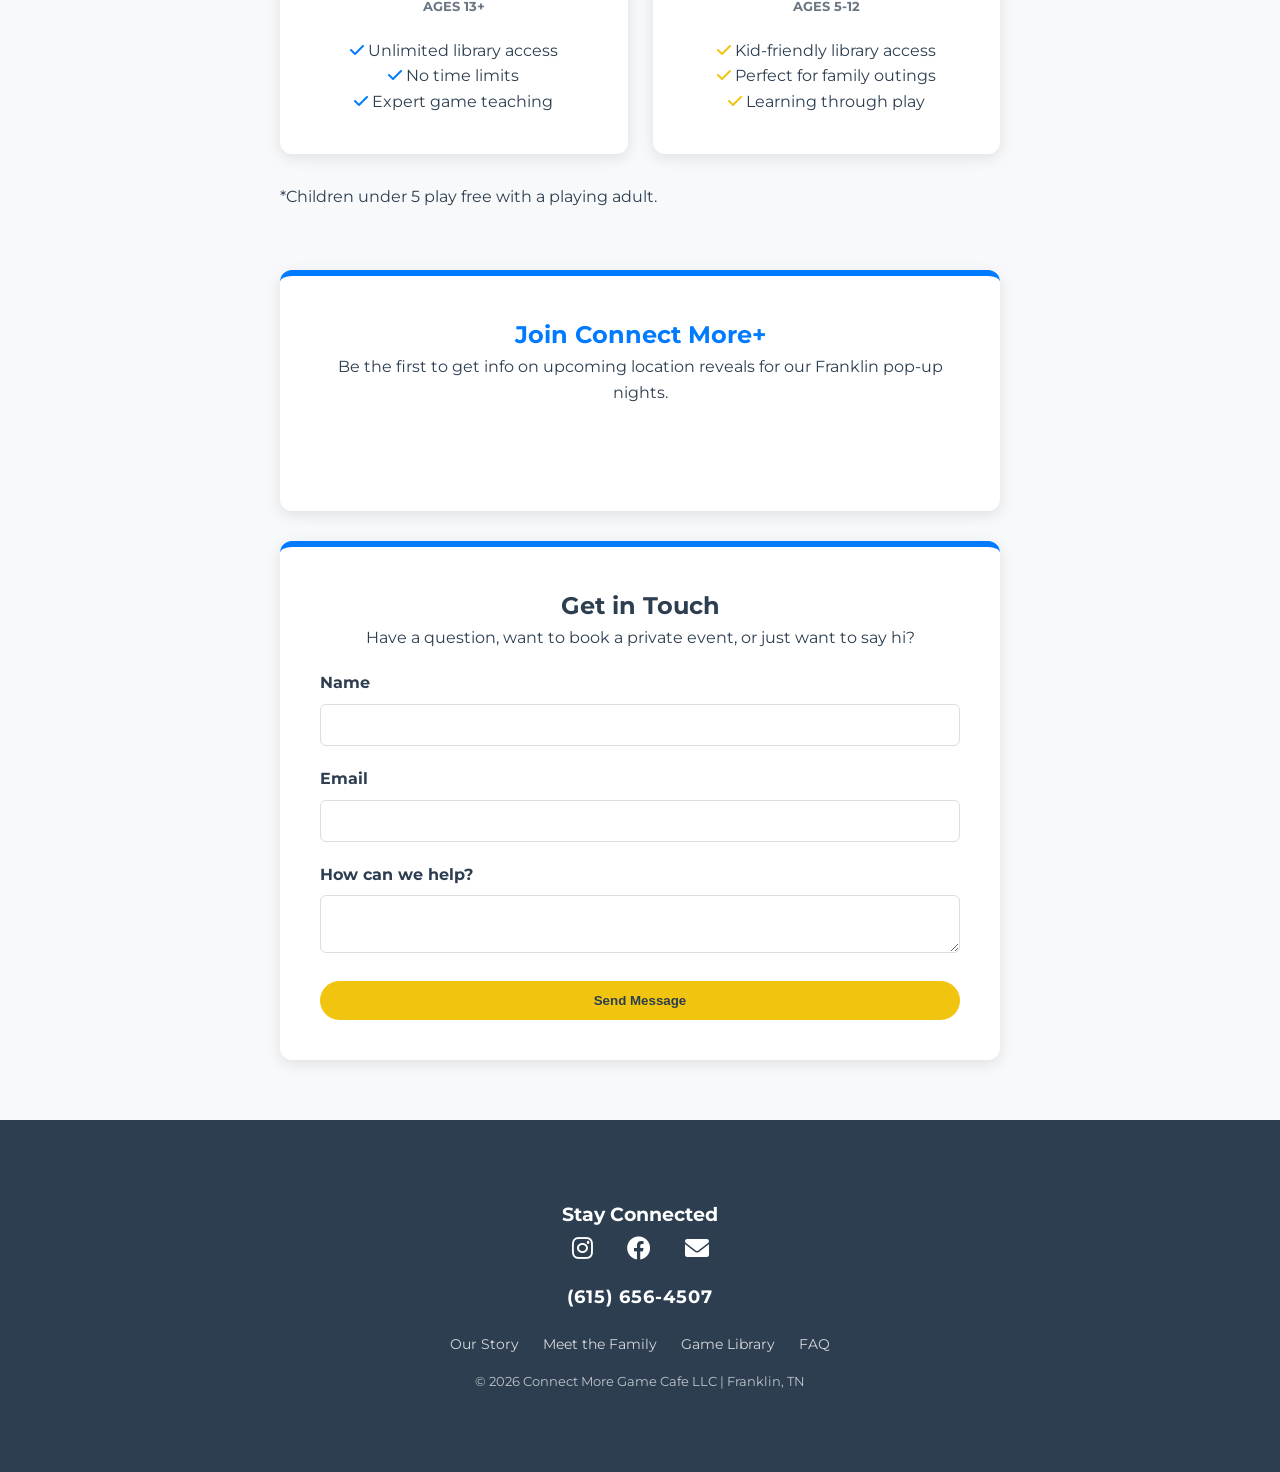
==== commit 2feb5f18: "First Dates added!" ====
--- a/index.html
+++ b/index.html
@@ -48,7 +48,7 @@
 <header>
     <a href="index.html"><img class="piccenter" src="logo.png" alt="Connect More Logo"></a>
     <div class="hero-text">CONNECT MORE</div>
-    <div class="tagline">POP-UP GAME CAFE | FRANKLIN, TN</div>
+    <div class="tagline">POP-UP BOARD GAME CAFE | FRANKLIN, TN</div>
     <p style="letter-spacing: 1px; margin-bottom: 20px;">Scroll Less. Connect More.</p>
     
     <div class="nav-container">
@@ -76,16 +76,23 @@
             </div>
             <div class="feature-item">
                 <i class="fas fa-truck-ramp-box"></i>
-                <p>Mobile Library</p>
+                <p>70+ Games</p>
             </div>
         </div>
     </div>
 
     <div id="schedule" class="card intro-card" style="text-align:center;">
-        <h2>Upcoming Pop-Ups</h2>
-        <div class="schedule-badge">TBD: Stay Tuned!</div>
+        <h2 style="color: var(--diode-blue);">Upcoming Pop-Ups</h2>
+        <p style="margin-bottom: 20px;">Come see us at <strong>The Factory at Franklin</strong>!</p>
+        
+        <div style="background: #f8f9fa; border-radius: 15px; padding: 20px; border-left: 5px solid var(--diode-blue); margin-bottom: 20px;">
+            <h3 style="margin-top: 0; color: var(--black-cat);">Live at The Factory</h3>
+            <p style="font-weight: 700; color: var(--diode-blue); margin: 5px 0;">MAY 7th, 14th, & 21st</p>
+            <p style="margin: 5px 0;"><i class="far fa-clock"></i> 5:00 PM — 9:00 PM</p>
+            <p style="font-size: 0.9rem; margin-top: 10px; opacity: 0.8;">📍 230 Franklin Rd, Franklin, TN 37064</p>
+        </div>
     </div>
-<!--
+
     <div id="pricing" style="margin-bottom: 60px;">
         <h2 class="section-title">STAY & PLAY</h2>
         <div class="pricing-container">
@@ -93,7 +100,7 @@
                 <i class="fas fa-user price-icon blue-text"></i>
                 <h3 class="price-title">Adults</h3>
                 <div class="price-amount">$10.00</div>
-                <p class="price-subtitle">AGES 14+</p>
+                <p class="price-subtitle">AGES 13+</p>
                 <div class="price-features">
                     <p><i class="fas fa-check blue-text"></i> Unlimited library access</p>
                     <p><i class="fas fa-check blue-text"></i> No time limits</p>
@@ -105,7 +112,7 @@
                 <i class="fas fa-child price-icon yellow-text"></i>
                 <h3 class="price-title">Youth</h3>
                 <div class="price-amount">$5.00</div>
-                <p class="price-subtitle">AGES 5-13</p>
+                <p class="price-subtitle">AGES 5-12</p>
                 <div class="price-features">
                     <p><i class="fas fa-check yellow-text"></i> Kid-friendly library access</p>
                     <p><i class="fas fa-check yellow-text"></i> Perfect for family outings</p>
@@ -115,7 +122,7 @@
         </div>
         <p class="price-disclaimer">*Children under 5 play free with a playing adult.</p>
     </div>
--->
+
     <div id="newsletter" class="card newsletter-card">
         <h2 style="color: var(--diode-blue);">Join Connect More+</h2>
         <p style="margin-bottom: 25px;">Be the first to get info on upcoming location reveals for our Franklin pop-up nights.</p>
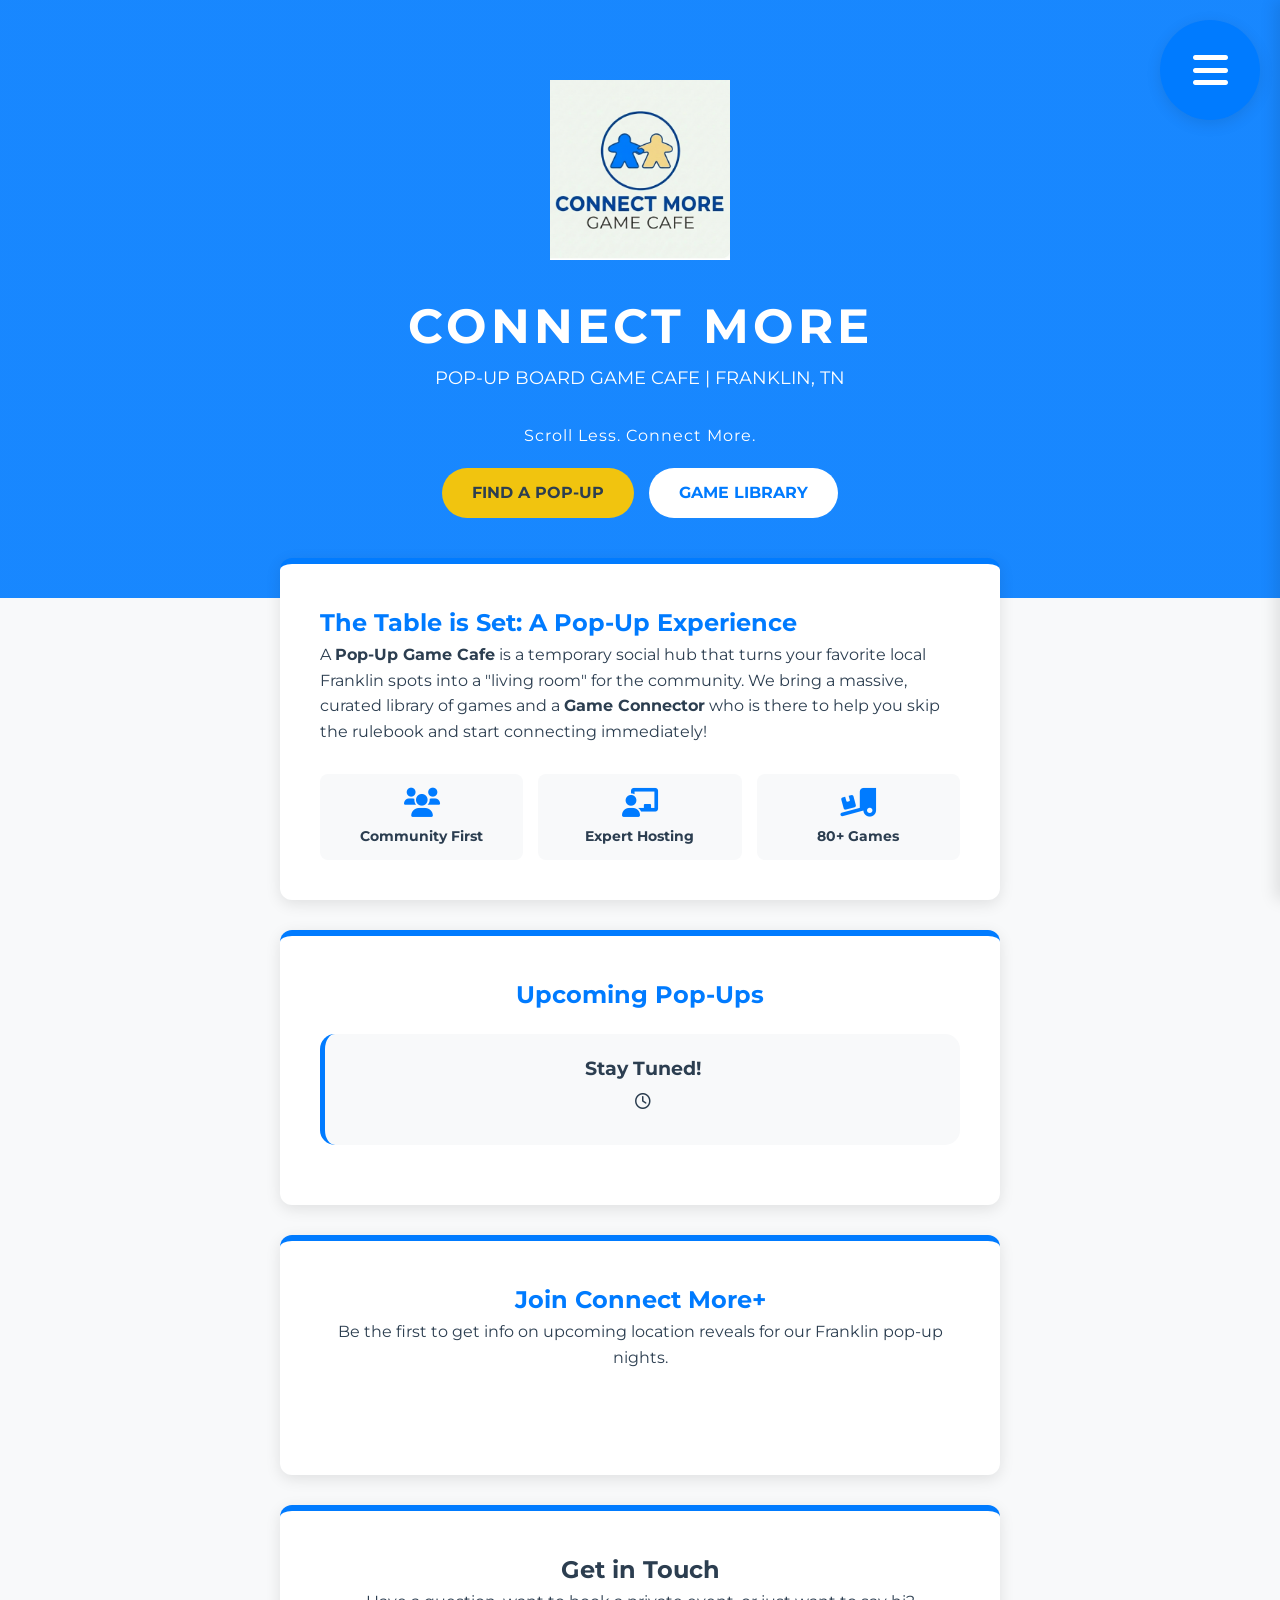
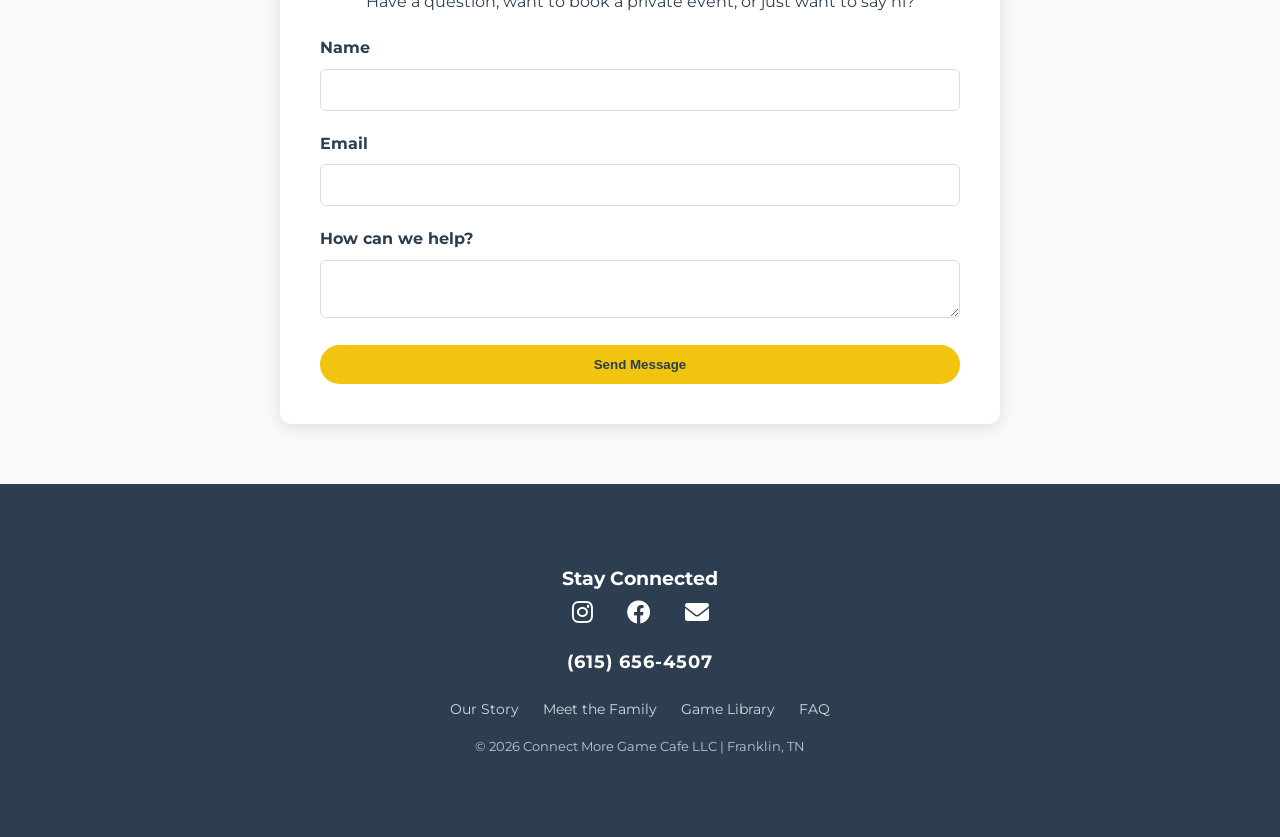
==== commit 686d5e42: "Update index.html" ====
--- a/index.html
+++ b/index.html
@@ -76,23 +76,31 @@
             </div>
             <div class="feature-item">
                 <i class="fas fa-truck-ramp-box"></i>
-                <p>70+ Games</p>
+                <p>80+ Games</p>
             </div>
         </div>
     </div>
 
     <div id="schedule" class="card intro-card" style="text-align:center;">
         <h2 style="color: var(--diode-blue);">Upcoming Pop-Ups</h2>
-        <p style="margin-bottom: 20px;">Come see us at <strong>The Factory at Franklin</strong>!</p>
+        <p style="margin-bottom: 20px;"></strong></p>
         
         <div style="background: #f8f9fa; border-radius: 15px; padding: 20px; border-left: 5px solid var(--diode-blue); margin-bottom: 20px;">
+            <h3 style="margin-top: 0; color: var(--black-cat);">Stay Tuned!</h3>
+            <p style="font-weight: 700; color: var(--diode-blue); margin: 5px 0;"></p>
+            <p style="margin: 5px 0;"><i class="far fa-clock"></i> </p>
+            <p style="font-size: 0.9rem; margin-top: 10px; opacity: 0.8;"></p>
+        </div>
+<!--
+	<div style="background: #f8f9fa; border-radius: 15px; padding: 20px; border-left: 5px solid var(--diode-blue); margin-bottom: 20px;">
             <h3 style="margin-top: 0; color: var(--black-cat);">Live at The Factory</h3>
             <p style="font-weight: 700; color: var(--diode-blue); margin: 5px 0;">MAY 7th, 14th, & 21st</p>
             <p style="margin: 5px 0;"><i class="far fa-clock"></i> 5:00 PM — 9:00 PM</p>
             <p style="font-size: 0.9rem; margin-top: 10px; opacity: 0.8;">📍 230 Franklin Rd, Franklin, TN 37064</p>
         </div>
+-->
     </div>
-
+<!--
     <div id="pricing" style="margin-bottom: 60px;">
         <h2 class="section-title">STAY & PLAY</h2>
         <div class="pricing-container">
@@ -122,7 +130,7 @@
         </div>
         <p class="price-disclaimer">*Children under 5 play free with a playing adult.</p>
     </div>
-
+-->
     <div id="newsletter" class="card newsletter-card">
         <h2 style="color: var(--diode-blue);">Join Connect More+</h2>
         <p style="margin-bottom: 25px;">Be the first to get info on upcoming location reveals for our Franklin pop-up nights.</p>
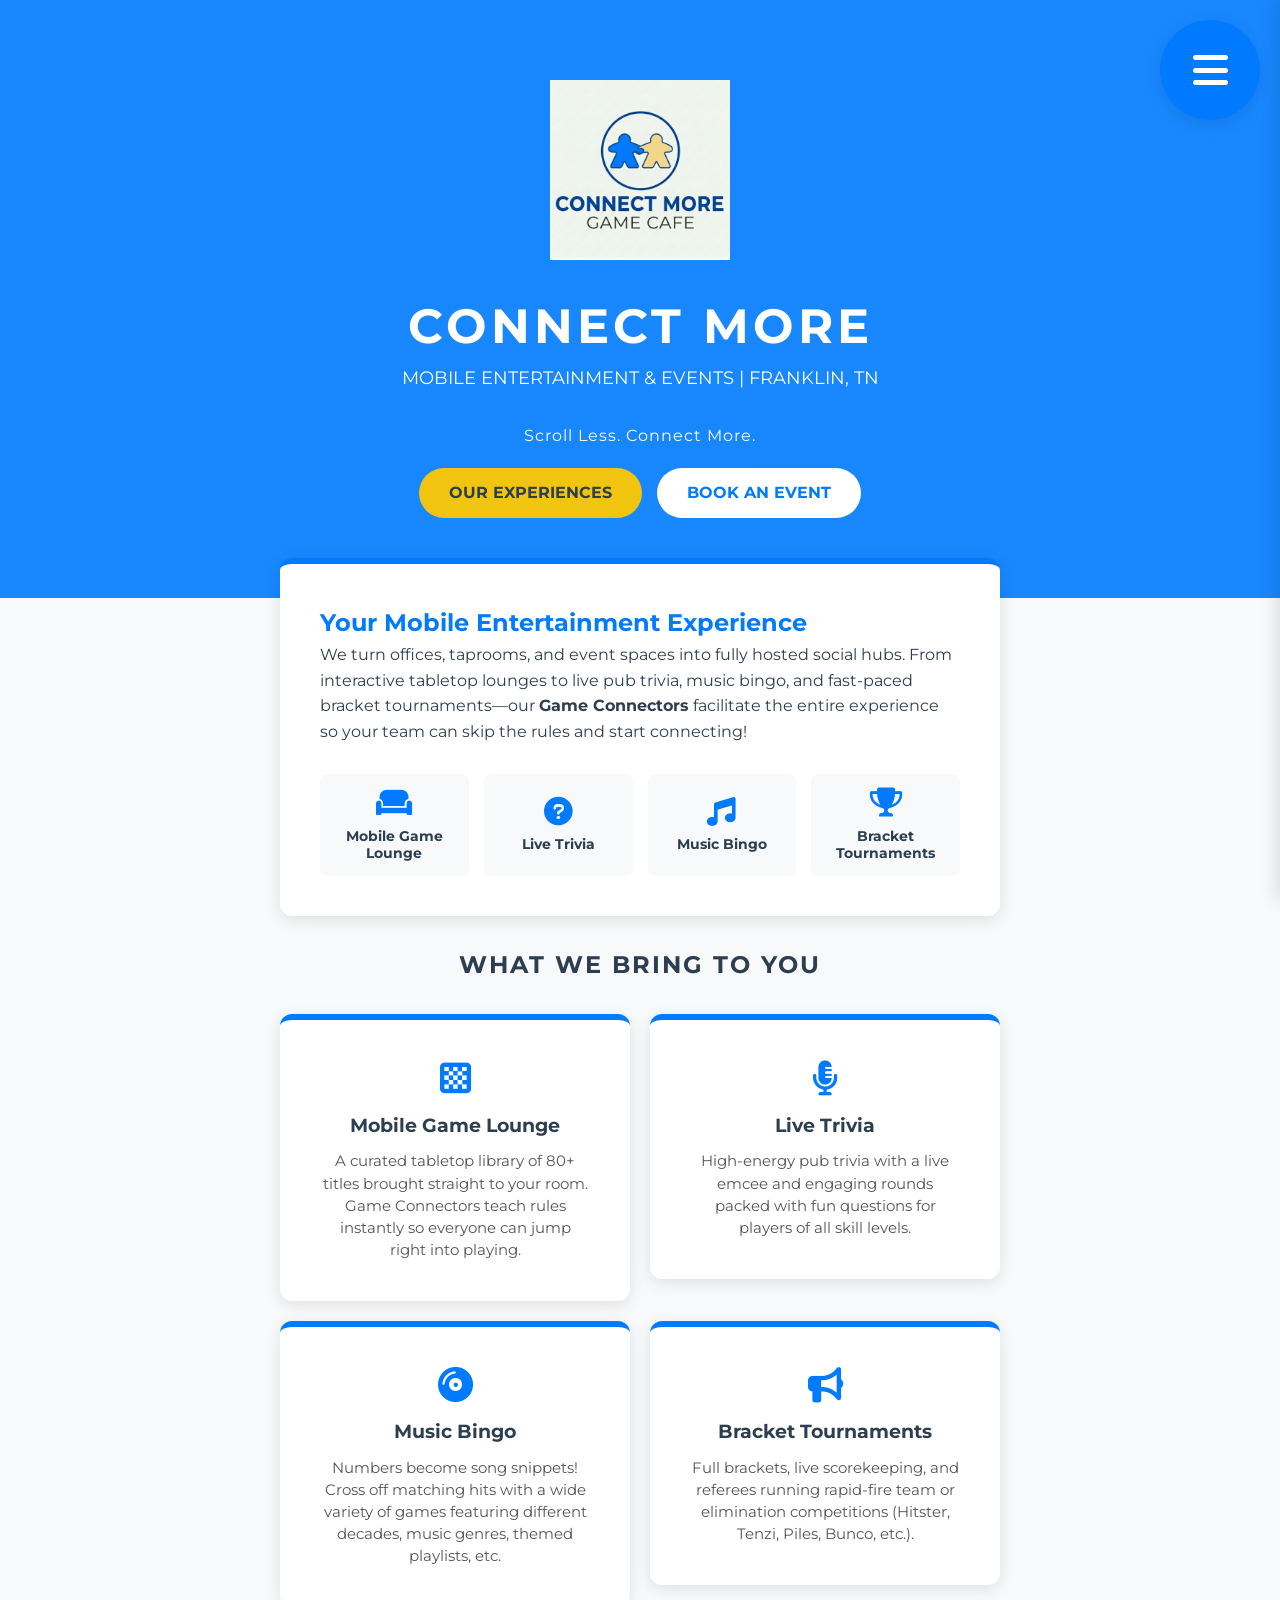
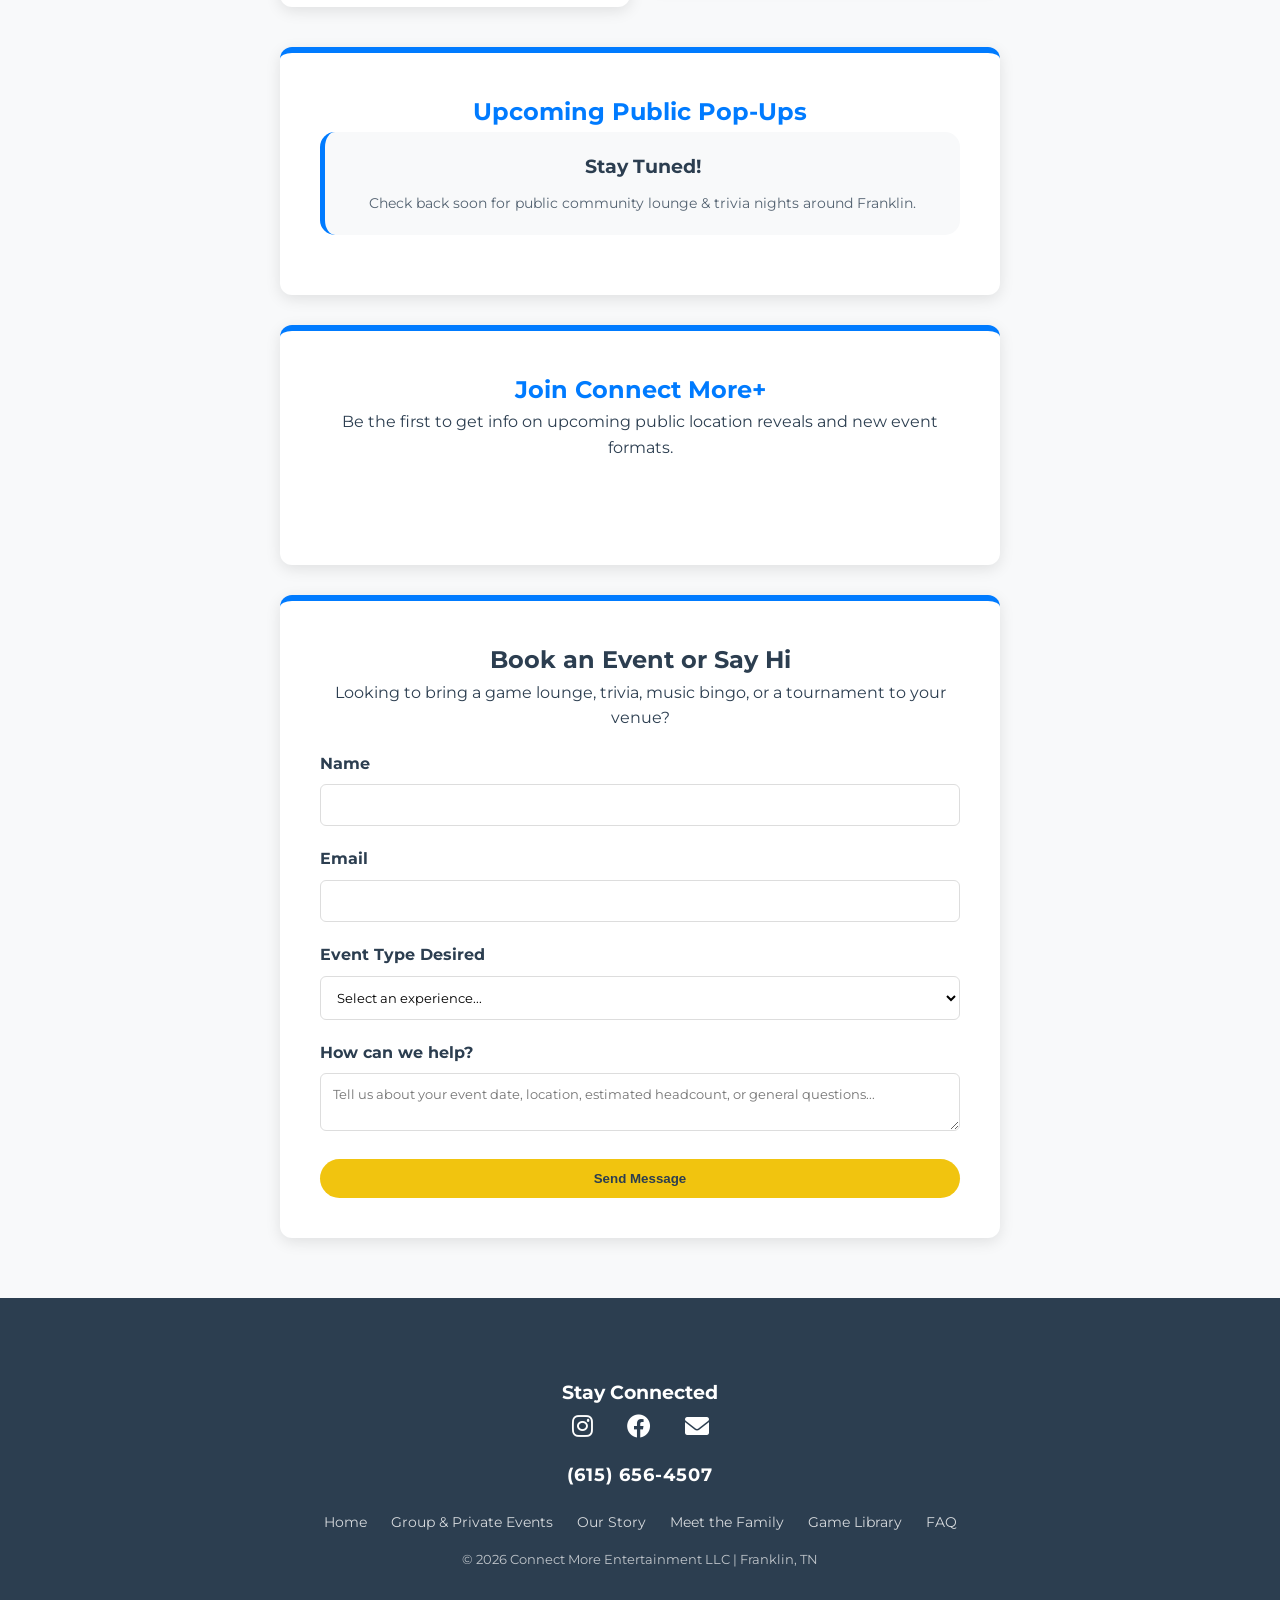
==== commit b7d7e950: "Overhaul to B2B Site" ====
--- a/index.html
+++ b/index.html
@@ -3,11 +3,11 @@
 <head>
     <meta charset="UTF-8">
     <meta name="viewport" content="width=device-width, initial-scale=1.0">
-    <title>Connect More Game Cafe LLC | Franklin, TN</title>
+    <title>Connect More Entertainment LLC | Franklin, TN</title>
     
-    <meta name="description" content="Franklin's premier pop-up board game cafe. Join us for community, curated games, and expert hosting. Scroll less, connect more.">
-    <meta property="og:title" content="Connect More Game Cafe | Franklin, TN">
-    <meta property="og:description" content="Turning Franklin spots into community living rooms with 60+ board games.">
+    <meta name="description" content="Franklin's premier mobile entertainment venue. Board game lounges, trivia, music bingo, and hosted tournaments brought directly to your venue or event. Scroll less, connect more.">
+    <meta property="og:title" content="Connect More | Mobile Entertainment & Events">
+    <meta property="og:description" content="Turning Franklin spaces into interactive event hubs with tabletop lounges, trivia, music bingo, and tournaments.">
     <meta property="og:image" content="logo.png">
     <link rel="icon" type="image/x-icon" href="favicon.ico">
 
@@ -38,6 +38,7 @@
 <nav class="nav-drawer" id="drawer">
     <div class="close-menu" id="closeMenu"><i class="fas fa-times"></i></div>
     <a href="index.html">Home</a>
+    <a href="events.html">Group & Private Events</a>
     <a href="about.html">Our Story</a>
     <a href="owners.html">Meet the Family</a>
     <a href="game_menu.html">Game Library</a>
@@ -48,98 +49,94 @@
 <header>
     <a href="index.html"><img class="piccenter" src="logo.png" alt="Connect More Logo"></a>
     <div class="hero-text">CONNECT MORE</div>
-    <div class="tagline">POP-UP BOARD GAME CAFE | FRANKLIN, TN</div>
+    <div class="tagline">MOBILE ENTERTAINMENT & EVENTS | FRANKLIN, TN</div>
     <p style="letter-spacing: 1px; margin-bottom: 20px;">Scroll Less. Connect More.</p>
     
     <div class="nav-container">
-        <a href="#schedule" class="btn">FIND A POP-UP</a>
-        <a href="game_menu.html" class="btn btn-white">GAME LIBRARY</a>
+        <a href="#services" class="btn">OUR EXPERIENCES</a>
+        <a href="#contact" class="btn btn-white">BOOK AN EVENT</a>
     </div>
 </header>
 
 <div class="container">
     <div class="card intro-card">
-        <h2 style="color: var(--diode-blue);">The Table is Set: A Pop-Up Experience</h2>
+        <h2 style="color: var(--diode-blue);">Your Mobile Entertainment Experience</h2>
         <p class="intro-p">
-            A <strong>Pop-Up Game Cafe</strong> is a temporary social hub that turns your favorite local Franklin spots into a "living room" for the community. 
-            We bring a massive, curated library of games and a <strong>Game Connector</strong> who is there to help you skip the rulebook and start connecting immediately!
+            We turn offices, taprooms, and event spaces into fully hosted social hubs. From interactive tabletop lounges to live pub trivia, music bingo, and fast-paced bracket tournaments—our <strong>Game Connectors</strong> facilitate the entire experience so your team can skip the rules and start connecting!
         </p>
         
         <div class="features-grid">
             <div class="feature-item">
-                <i class="fas fa-users"></i>
-                <p>Community First</p>
-            </div>
-            <div class="feature-item">
-                <i class="fas fa-chalkboard-user"></i>
-                <p>Expert Hosting</p>
-            </div>
-            <div class="feature-item">
-                <i class="fas fa-truck-ramp-box"></i>
-                <p>80+ Games</p>
+                <i class="fas fa-couch"></i>
+                <p>Mobile Game Lounge</p>
+            </div>
+            <div class="feature-item">
+                <i class="fas fa-question-circle"></i>
+                <p>Live Trivia</p>
+            </div>
+            <div class="feature-item">
+                <i class="fas fa-music"></i>
+                <p>Music Bingo</p>
+            </div>
+            <div class="feature-item">
+                <i class="fas fa-trophy"></i>
+                <p>Bracket Tournaments</p>
             </div>
         </div>
     </div>
 
+    <!-- What We Do Section -->
+    <div id="services" style="margin-bottom: 40px;">
+        <h2 class="section-title">WHAT WE BRING TO YOU</h2>
+        <div class="services-grid">
+            <a href="events.html" style="text-decoration: none; color: inherit;">
+                <div class="card service-card">
+                    <i class="fas fa-chess-board service-icon"></i>
+                    <h3>Mobile Game Lounge</h3>
+                    <p>A curated tabletop library of 80+ titles brought straight to your room. Game Connectors teach rules instantly so everyone can jump right into playing.</p>
+                </div>
+            </a>
+            <a href="events.html" style="text-decoration: none; color: inherit;">
+                <div class="card service-card">
+                    <i class="fas fa-microphone-alt service-icon"></i>
+                    <h3>Live Trivia</h3>
+                    <p>High-energy pub trivia with a live emcee and engaging rounds packed with fun questions for players of all skill levels.</p>
+                </div>
+            </a>
+            <a href="events.html" style="text-decoration: none; color: inherit;">
+                <div class="card service-card">
+                    <i class="fas fa-compact-disc service-icon"></i>
+                    <h3>Music Bingo</h3>
+                    <p>Numbers become song snippets! Cross off matching hits with a wide variety of games featuring different decades, music genres, themed playlists, etc.</p>
+                </div>
+            </a>
+            <a href="events.html" style="text-decoration: none; color: inherit;">
+                <div class="card service-card">
+                    <i class="fas fa-bullhorn service-icon"></i>
+                    <h3>Bracket Tournaments</h3>
+                    <p>Full brackets, live scorekeeping, and referees running rapid-fire team or elimination competitions (Hitster, Tenzi, Piles, Bunco, etc.).</p>
+                </div>
+            </a>
+        </div>
+    </div>
+
     <div id="schedule" class="card intro-card" style="text-align:center;">
-        <h2 style="color: var(--diode-blue);">Upcoming Pop-Ups</h2>
-        <p style="margin-bottom: 20px;"></strong></p>
-        
+        <h2 style="color: var(--diode-blue);">Upcoming Public Pop-Ups</h2>
         <div style="background: #f8f9fa; border-radius: 15px; padding: 20px; border-left: 5px solid var(--diode-blue); margin-bottom: 20px;">
             <h3 style="margin-top: 0; color: var(--black-cat);">Stay Tuned!</h3>
-            <p style="font-weight: 700; color: var(--diode-blue); margin: 5px 0;"></p>
-            <p style="margin: 5px 0;"><i class="far fa-clock"></i> </p>
-            <p style="font-size: 0.9rem; margin-top: 10px; opacity: 0.8;"></p>
+            <p style="font-size: 0.9rem; margin-top: 10px; opacity: 0.8;">Check back soon for public community lounge & trivia nights around Franklin.</p>
         </div>
-<!--
-	<div style="background: #f8f9fa; border-radius: 15px; padding: 20px; border-left: 5px solid var(--diode-blue); margin-bottom: 20px;">
-            <h3 style="margin-top: 0; color: var(--black-cat);">Live at The Factory</h3>
-            <p style="font-weight: 700; color: var(--diode-blue); margin: 5px 0;">MAY 7th, 14th, & 21st</p>
-            <p style="margin: 5px 0;"><i class="far fa-clock"></i> 5:00 PM — 9:00 PM</p>
-            <p style="font-size: 0.9rem; margin-top: 10px; opacity: 0.8;">📍 230 Franklin Rd, Franklin, TN 37064</p>
-        </div>
--->
-    </div>
-<!--
-    <div id="pricing" style="margin-bottom: 60px;">
-        <h2 class="section-title">STAY & PLAY</h2>
-        <div class="pricing-container">
-            <div class="card pricing-card adult-border">
-                <i class="fas fa-user price-icon blue-text"></i>
-                <h3 class="price-title">Adults</h3>
-                <div class="price-amount">$10.00</div>
-                <p class="price-subtitle">AGES 13+</p>
-                <div class="price-features">
-                    <p><i class="fas fa-check blue-text"></i> Unlimited library access</p>
-                    <p><i class="fas fa-check blue-text"></i> No time limits</p>
-                    <p><i class="fas fa-check blue-text"></i> Expert game teaching</p>
-                </div>
-            </div>
-
-            <div class="card pricing-card yellow-border">
-                <i class="fas fa-child price-icon yellow-text"></i>
-                <h3 class="price-title">Youth</h3>
-                <div class="price-amount">$5.00</div>
-                <p class="price-subtitle">AGES 5-12</p>
-                <div class="price-features">
-                    <p><i class="fas fa-check yellow-text"></i> Kid-friendly library access</p>
-                    <p><i class="fas fa-check yellow-text"></i> Perfect for family outings</p>
-                    <p><i class="fas fa-check yellow-text"></i> Learning through play</p>
-                </div>
-            </div>
-        </div>
-        <p class="price-disclaimer">*Children under 5 play free with a playing adult.</p>
-    </div>
--->
+    </div>
+
     <div id="newsletter" class="card newsletter-card">
         <h2 style="color: var(--diode-blue);">Join Connect More+</h2>
-        <p style="margin-bottom: 25px;">Be the first to get info on upcoming location reveals for our Franklin pop-up nights.</p>
+        <p style="margin-bottom: 25px;">Be the first to get info on upcoming public location reveals and new event formats.</p>
         <div class="sender-form-field" data-sender-form-id="av26Z8"></div>
     </div>
     
     <div id="contact" class="card newsletter-card">
-        <h2 style="text-align: center;">Get in Touch</h2>
-        <p style="text-align: center; margin-bottom: 20px;">Have a question, want to book a private event, or just want to say hi?</p>
+        <h2 style="text-align: center;">Book an Event or Say Hi</h2>
+        <p style="text-align: center; margin-bottom: 20px;">Looking to bring a game lounge, trivia, music bingo, or a tournament to your venue?</p>
         
         <form id="contact-form" name="contact" method="POST" data-netlify="true" netlify-honeypot="bot-field" class="contact-form">
             <input type="hidden" name="form-name" value="contact">
@@ -155,8 +152,19 @@
                     <input type="email" id="email" name="email" required>
                 </div>
                 <div class="form-group">
+                    <label for="event-type">Event Type Desired</label>
+                    <select id="event-type" name="event-type" required>
+                        <option value="" disabled selected>Select an experience...</option>
+                        <option value="Mobile Lounge">Mobile Board Game Lounge</option>
+                        <option value="Live Trivia">Live Trivia Night</option>
+                        <option value="Music Bingo">Music Bingo Experience</option>
+                        <option value="Tournament">Structured Game Tournament</option>
+                        <option value="Custom Event">Multi-Format Combo</option>
+                    </select>
+                </div>
+                <div class="form-group">
                     <label for="message">How can we help?</label>
-                    <textarea id="message" name="message" required></textarea>
+                    <textarea id="message" name="message" required placeholder="Tell us about your event date, location, estimated headcount, or general questions..."></textarea>
                 </div>
                 <button type="submit" class="btn" style="width: 100%;">Send Message</button>
             </div>
@@ -183,12 +191,14 @@
     </div>
 
     <div class="footer-nav">
+        <a href="index.html">Home</a>
+        <a href="events.html">Group & Private Events</a>
         <a href="about.html">Our Story</a>
         <a href="owners.html">Meet the Family</a>
         <a href="game_menu.html">Game Library</a>
         <a href="faq.html">FAQ</a>
     </div>
-    <p style="font-size: 0.8rem; opacity: 0.7; margin-top: 15px;">&copy; 2026 Connect More Game Cafe LLC | Franklin, TN</p>
+    <p style="font-size: 0.8rem; opacity: 0.7; margin-top: 15px;">&copy; 2026 Connect More Entertainment LLC | Franklin, TN</p>
 </footer>
 <script src="script.js"></script>
 </body>
--- a/style.css
+++ b/style.css
@@ -38,7 +38,7 @@
     cursor: pointer;
     z-index: 1000;
     box-shadow: var(--shadow);
-    font-size: 2.5rem; /* Makes the hamburger lines bigger */
+    font-size: 2.5rem;
 }
 
 .nav-drawer {
@@ -71,7 +71,7 @@
     position: absolute;
     top: 20px;
     right: 20px;
-    font-size: 2.5rem; /* Makes the X bigger to match the menu button */
+    font-size: 2.5rem;
     cursor: pointer;
 }
 
@@ -127,22 +127,28 @@
     z-index: 10;
 }
 
-/* --- General Cards & Sections (Updated with Top Borders) --- */
+/* --- General Cards & Sections --- */
 .card {
     background: white;
     padding: 40px;
     border-radius: 12px;
     margin-bottom: 30px;
     box-shadow: var(--shadow);
-    border-top: 6px solid var(--diode-blue); /* Default top border for all boxes */
+    border-top: 6px solid var(--diode-blue);
     display: flex;
     flex-direction: column;
+    transition: transform 0.2s ease, box-shadow 0.2s ease;
+}
+
+.card:hover {
+    transform: translateY(-4px);
+    box-shadow: 0 8px 25px rgba(0,0,0,0.15);
 }
 
 /* --- Features Grid (Home Page) --- */
 .features-grid {
     display: grid;
-    grid-template-columns: repeat(3, 1fr);
+    grid-template-columns: repeat(4, 1fr);
     gap: 15px;
     margin-top: 30px;
 }
@@ -156,6 +162,11 @@
     flex-direction: column;
     align-items: center;
     justify-content: center;
+    transition: transform 0.2s ease;
+}
+
+.feature-item:hover {
+    transform: translateY(-2px);
 }
 
 .feature-item i {
@@ -171,7 +182,42 @@
     line-height: 1.2;
 }
 
-/* --- Pricing Section (Updated Border Classes) --- */
+/* --- Services Showcase Grid --- */
+.services-grid {
+    display: grid;
+    grid-template-columns: repeat(auto-fit, minmax(320px, 1fr));
+    gap: 20px;
+}
+
+.service-card {
+    margin-bottom: 0;
+    text-align: center;
+    transition: transform 0.2s ease, box-shadow 0.2s ease;
+}
+
+.service-card:hover {
+    transform: translateY(-4px);
+    box-shadow: 0 8px 25px rgba(0,0,0,0.15);
+}
+
+.service-icon {
+    font-size: 2.2rem;
+    color: var(--diode-blue);
+    margin-bottom: 15px;
+}
+
+.service-card h3 {
+    margin-bottom: 10px;
+    color: var(--black-cat);
+}
+
+.service-card p {
+    font-size: 0.92rem;
+    color: #555;
+    line-height: 1.5;
+}
+
+/* --- Pricing Section --- */
 .section-title { text-align: center; margin-bottom: 30px; letter-spacing: 2px; }
 .pricing-container {
     display: grid;
@@ -202,12 +248,15 @@
 .contact-form { text-align: left; }
 .form-group { margin-bottom: 20px; }
 .form-group label { display: block; margin-bottom: 8px; font-weight: 700; }
-.form-group input, .form-group textarea {
+.form-group input, 
+.form-group select, 
+.form-group textarea {
     width: 100%;
     padding: 12px;
     border: 1px solid #ddd;
     border-radius: 6px;
     font-family: inherit;
+    background-color: white;
 }
 
 /* --- Profile Grid (Owners Page) --- */
@@ -228,6 +277,12 @@
     display: flex;
     flex-direction: column;
     align-items: center;
+    transition: transform 0.2s ease, box-shadow 0.2s ease;
+}
+
+.profile-card:hover {
+    transform: translateY(-4px);
+    box-shadow: 0 8px 25px rgba(0,0,0,0.15);
 }
 
 .img-container {
@@ -256,6 +311,11 @@
     text-align: center;
 }
 
+.btn:hover {
+    transform: translateY(-2px);
+    box-shadow: 0 4px 10px rgba(0,0,0,0.15);
+}
+
 .btn-white { background: white; color: var(--diode-blue); }
 .btn-secondary { background: #e0e0e0; color: var(--black-cat); }
 
@@ -266,7 +326,7 @@
     border-radius: 12px;
     margin-bottom: 40px;
     box-shadow: var(--shadow);
-    border-top: 6px solid var(--diode-blue); /* Consistent with Home Page */
+    border-top: 6px solid var(--diode-blue);
     border-bottom: 6px solid var(--diode-blue);
     text-align: center;
 }
@@ -303,6 +363,11 @@
     background: white;
     border-radius: 20px;
     cursor: pointer;
+    transition: all 0.2s ease;
+}
+
+.filter-btn:hover {
+    border-color: var(--diode-blue);
 }
 
 .filter-btn.active { background: var(--diode-blue); color: white; border-color: var(--diode-blue); }
@@ -316,6 +381,12 @@
     display: flex;
     flex-direction: column;
     box-shadow: 0 2px 10px rgba(0,0,0,0.05);
+    transition: transform 0.2s ease, box-shadow 0.2s ease;
+}
+
+.game-card:hover {
+    transform: translateY(-2px);
+    box-shadow: 0 6px 15px rgba(0,0,0,0.1);
 }
 
 .game-info-bar {
@@ -393,7 +464,8 @@
     .menu-toggle { width: 70px; height: 70px; font-size: 1.8rem; }
     .hero-text { font-size: 2rem; }
     .container { padding: 0 20px; margin-top: -20px; }
-    .features-grid { grid-template-columns: 1fr; }
+    .features-grid { grid-template-columns: repeat(2, 1fr); }
+    .services-grid { grid-template-columns: 1fr; }
     .pricing-container, .profile-grid { grid-template-columns: 1fr; }
     .card { padding: 25px; }
 }
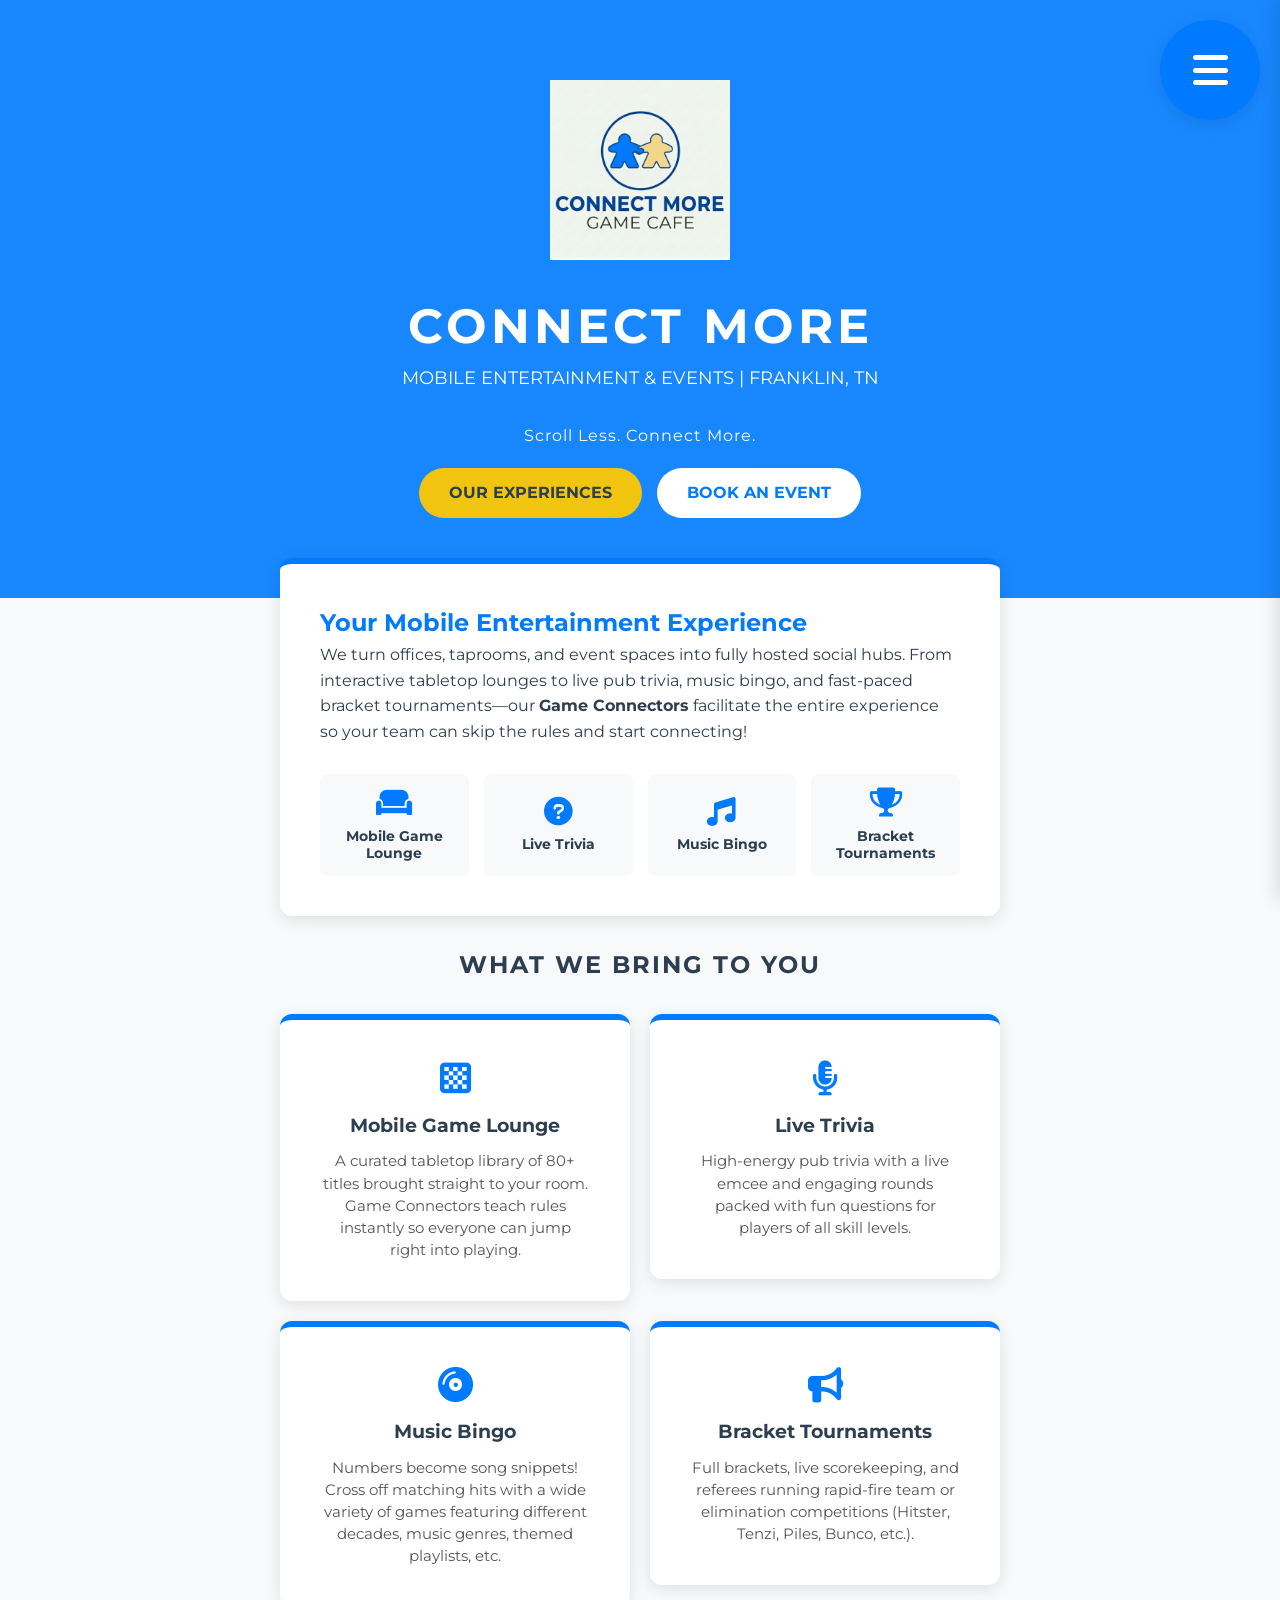
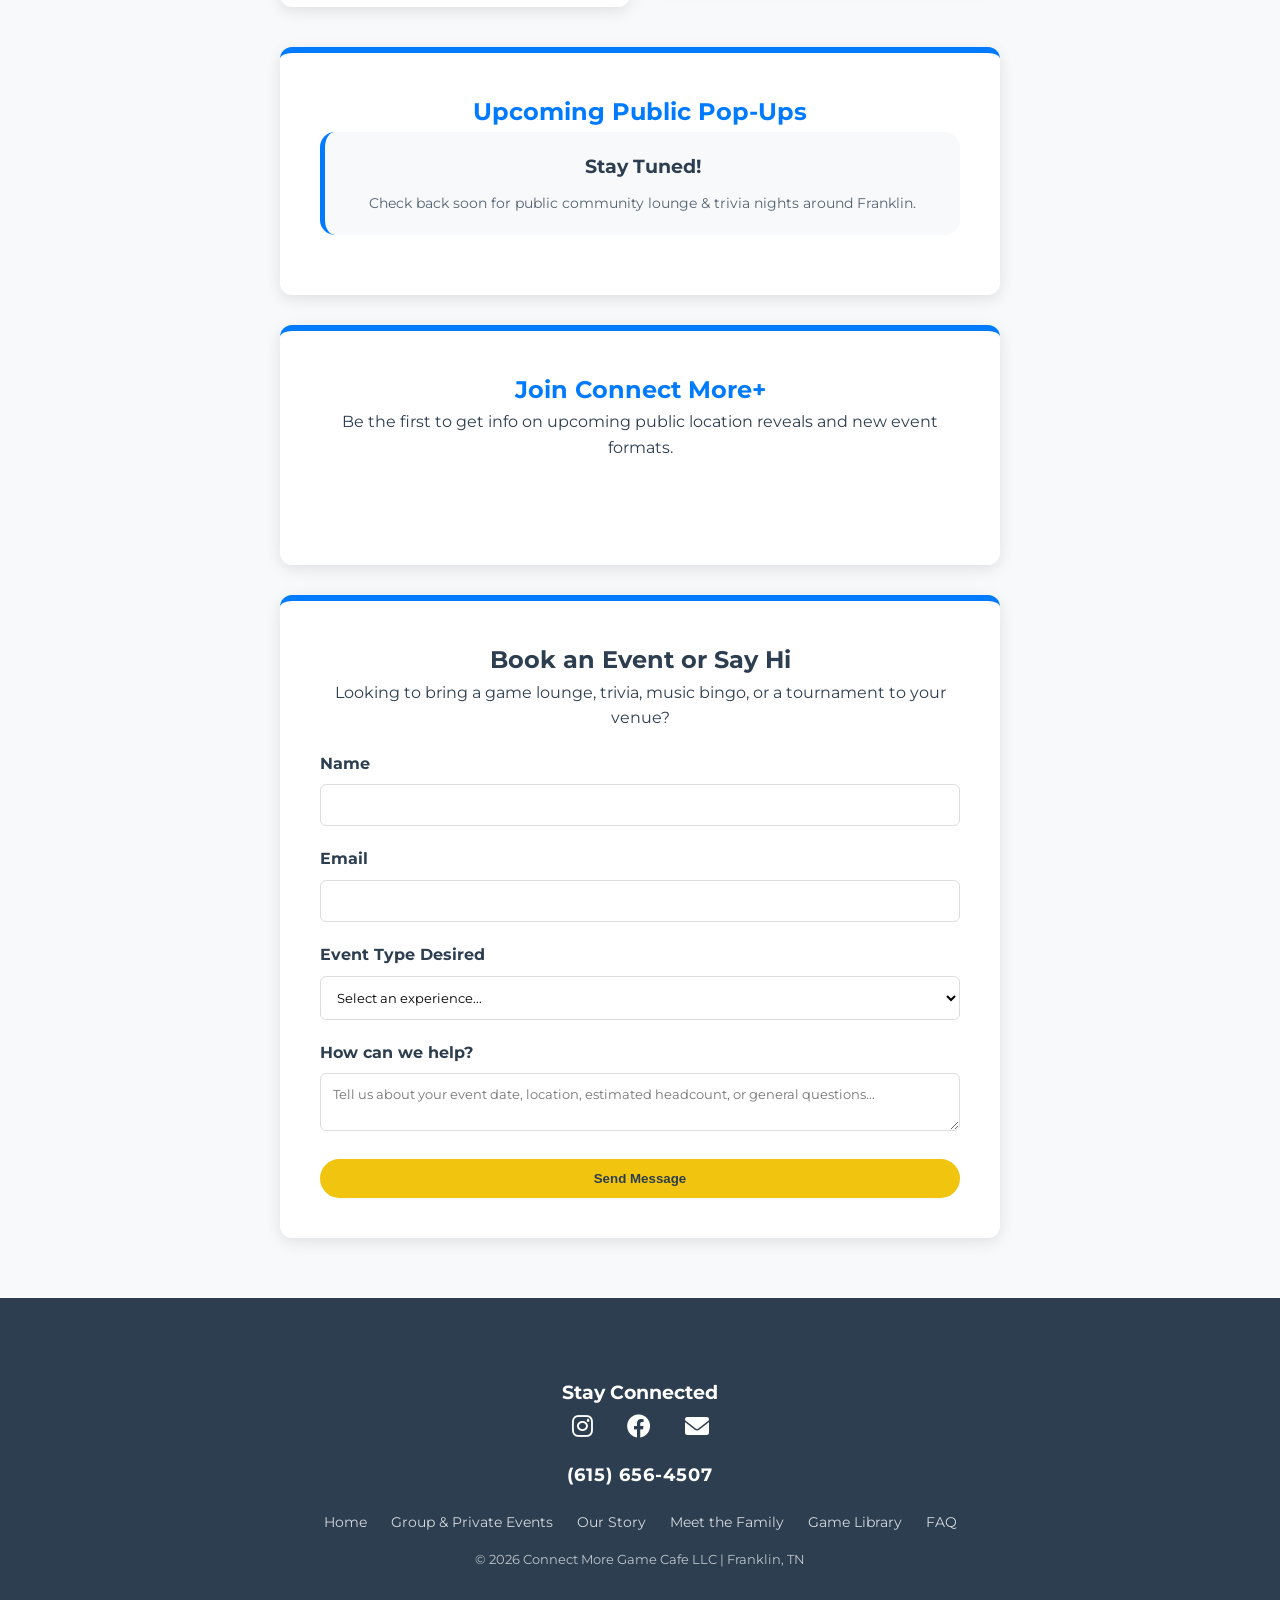
==== commit b9155aed: "Update index.html" ====
--- a/index.html
+++ b/index.html
@@ -198,7 +198,7 @@
         <a href="game_menu.html">Game Library</a>
         <a href="faq.html">FAQ</a>
     </div>
-    <p style="font-size: 0.8rem; opacity: 0.7; margin-top: 15px;">&copy; 2026 Connect More Entertainment LLC | Franklin, TN</p>
+    <p style="font-size: 0.8rem; opacity: 0.7; margin-top: 15px;">&copy; 2026 Connect More Game Cafe LLC | Franklin, TN</p>
 </footer>
 <script src="script.js"></script>
 </body>
